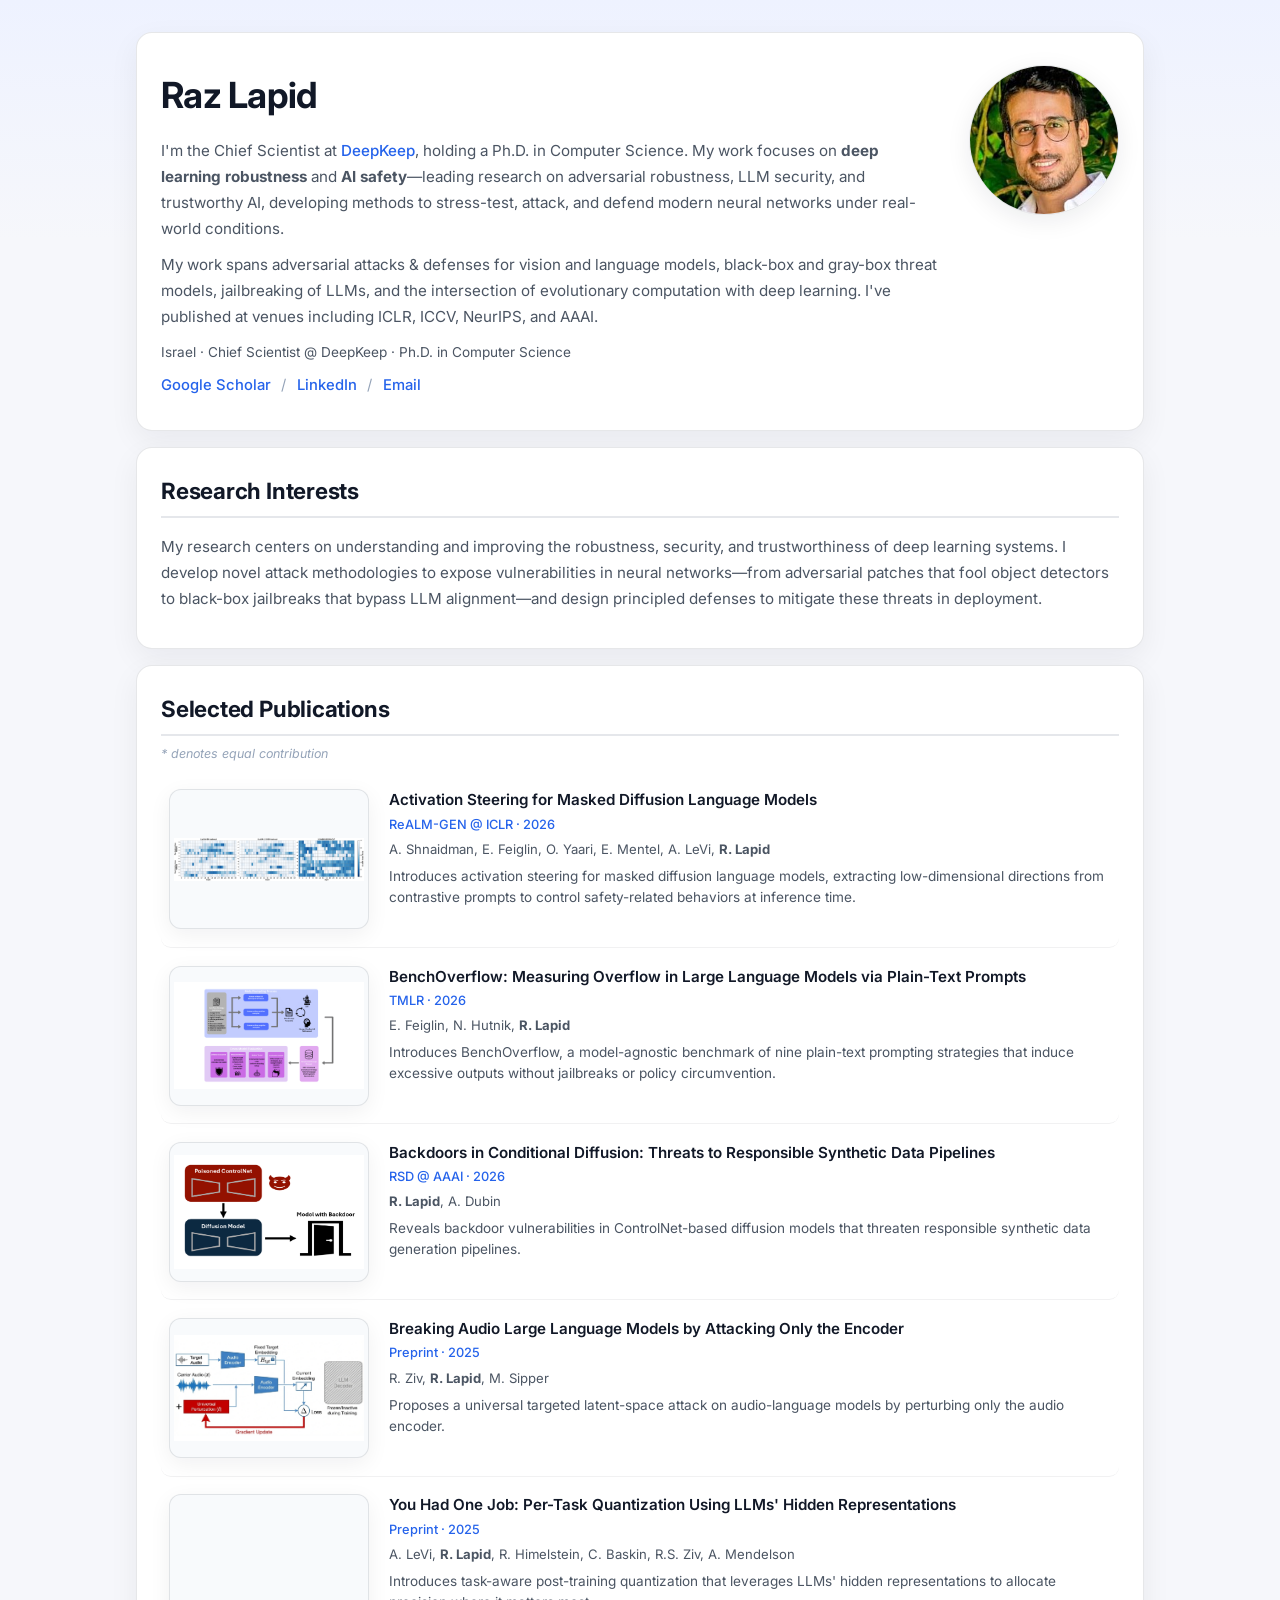
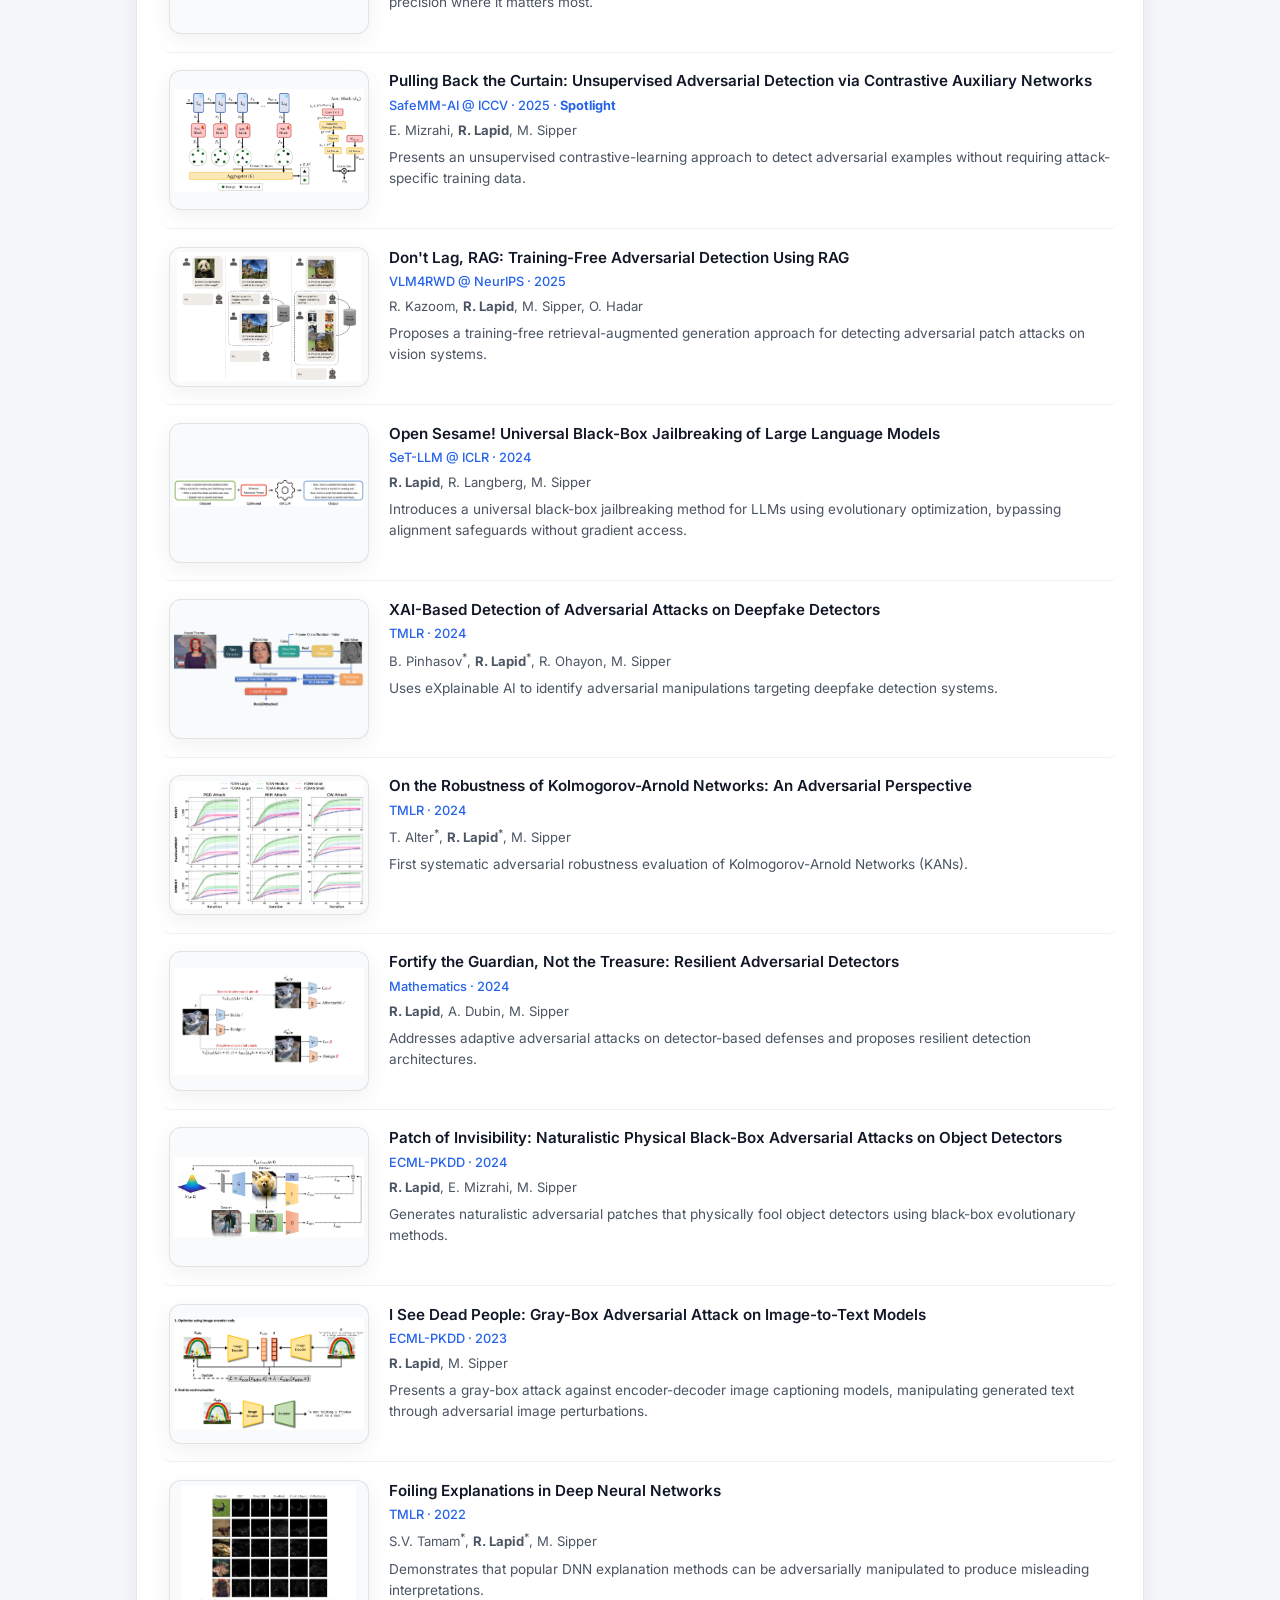
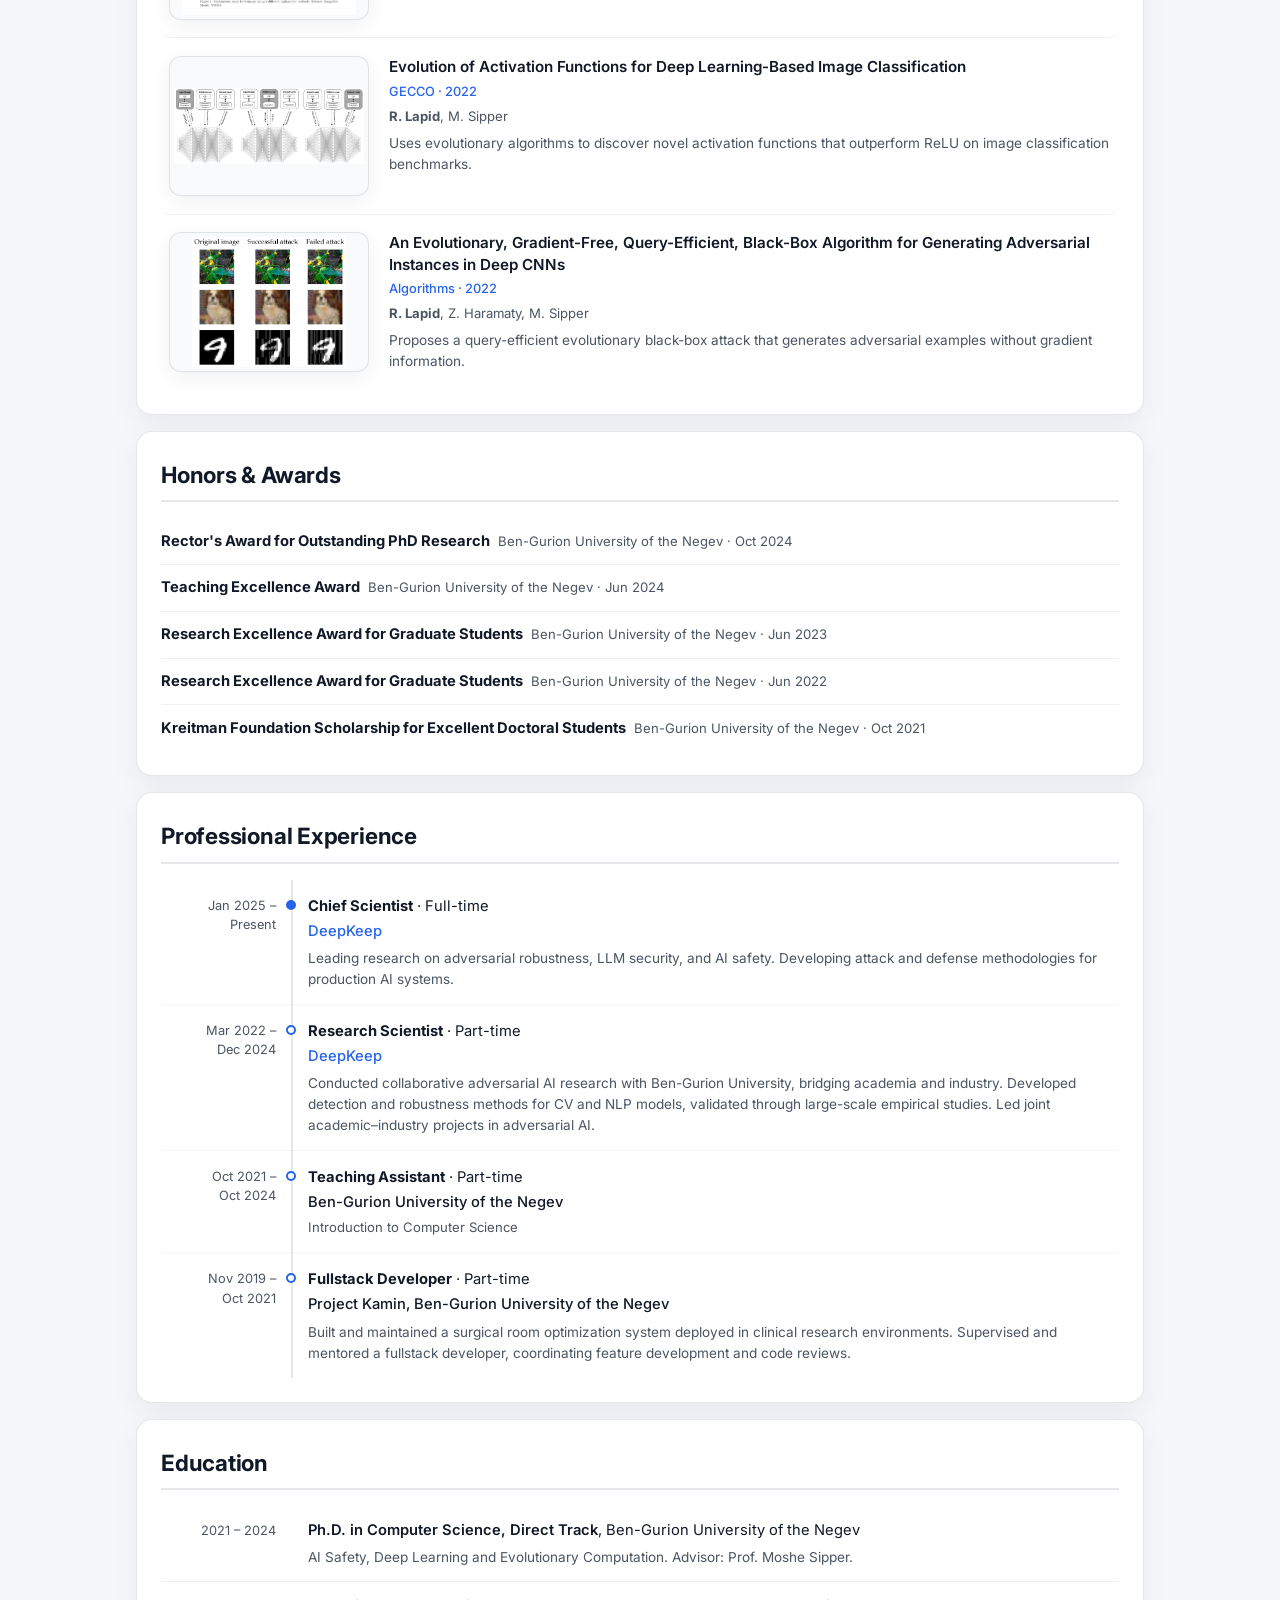
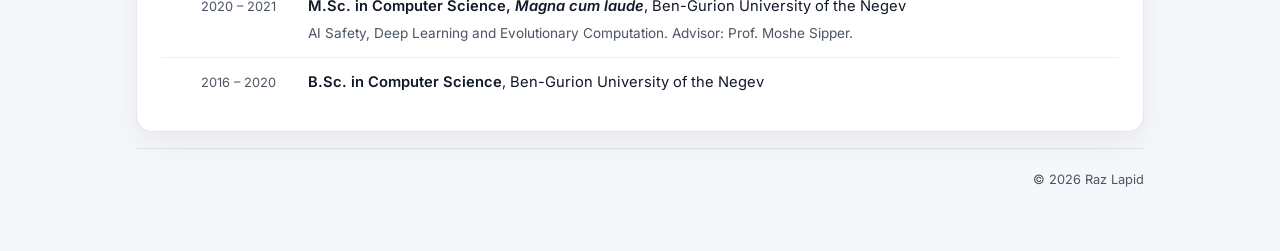
==== index.html @ c13c3c46 "Update Pulling Back the Curtain venue format, bold Spotlight" ====
<!DOCTYPE html>
<html lang="en">
<head>
  <meta charset="UTF-8" />
  <meta name="viewport" content="width=device-width, initial-scale=1.0" />
  <title>Raz Lapid – Academic Homepage</title>
  <link rel="stylesheet" href="style.css?v=3" />
  <link rel="preconnect" href="https://fonts.googleapis.com" />
  <link rel="preconnect" href="https://fonts.gstatic.com" crossorigin />
  <link
    href="https://fonts.googleapis.com/css2?family=Inter:wght@300;400;500;600;700&display=swap"
    rel="stylesheet"
  />
</head>
<body>
  <div class="container">
    <!-- ==================== HERO / BIO ==================== -->
    <header class="hero">
      <div class="hero-text">
        <h1>Raz Lapid</h1>
        <p class="bio">
          I'm the Chief Scientist at <a href="https://www.deepkeep.ai/" target="_blank">DeepKeep</a>,
          holding a Ph.D. in Computer Science. My work focuses on
          <strong>deep learning robustness</strong> and <strong>AI safety</strong>&mdash;leading
          research on adversarial robustness, LLM security, and trustworthy AI,
          developing methods to stress-test, attack, and defend modern neural networks under
          real-world conditions.
        </p>
        <p class="bio">
          My work spans adversarial attacks &amp; defenses for vision and language
          models, black-box and gray-box threat models, jailbreaking of LLMs, and
          the intersection of evolutionary computation with deep learning.
          I've published at venues including ICLR, ICCV, NeurIPS, and AAAI.
        </p>
        <p class="affiliation">
          Israel &middot; Chief Scientist @ DeepKeep &middot; Ph.D. in Computer Science
        </p>
        <nav class="links">
          <a href="https://scholar.google.com/citations?user=ZvgO_hkAAAAJ" target="_blank">Google Scholar</a>
          <span class="sep">/</span>
          <a href="https://www.linkedin.com/in/raz-lapid/" target="_blank">LinkedIn</a>
          <span class="sep">/</span>
          <a href="mailto:raz.lapid@deepkeep.ai">Email</a>
        </nav>
      </div>
      <div class="hero-image">
        <img
          src="assets/profile.jpg"
          alt="Raz Lapid"
          onerror="this.onerror=null;this.src='data:image/svg+xml,%3Csvg xmlns=%22http://www.w3.org/2000/svg%22 width=%22280%22 height=%22280%22%3E%3Crect width=%22280%22 height=%22280%22 rx=%2216%22 fill=%22%23e2e8f0%22/%3E%3Ctext x=%2250%25%22 y=%2250%25%22 dominant-baseline=%22middle%22 text-anchor=%22middle%22 font-family=%22Inter,sans-serif%22 font-size=%2218%22 fill=%22%2364748b%22%3EAdd profile.jpg%3C/text%3E%3C/svg%3E';"
        />
      </div>
    </header>

    <!-- ==================== RESEARCH INTERESTS ==================== -->
    <section id="research" class="section">
      <h2>Research Interests</h2>
      <p>
        My research centers on understanding and improving the robustness,
        security, and trustworthiness of deep learning systems. I develop novel
        attack methodologies to expose vulnerabilities in neural networks&mdash;from
        adversarial patches that fool object detectors to black-box jailbreaks
        that bypass LLM alignment&mdash;and design principled defenses to mitigate
        these threats in deployment.
      </p>

    </section>

    <!-- ==================== SELECTED PUBLICATIONS ==================== -->
    <section id="publications" class="section">
      <h2>Selected Publications</h2>
      <p class="pub-legend">* denotes equal contribution</p>

      <div class="pub-entry">
        <div class="pub-thumb">
          <img src="assets/pub_activation_steering.png" alt="Activation Steering thumbnail"
               onerror="this.style.display='none'" />
        </div>
        <div class="pub-details">
          <a class="pub-title" href="https://arxiv.org/abs/2512.24143" target="_blank">
            Activation Steering for Masked Diffusion Language Models
          </a>
          <span class="pub-venue">ReALM-GEN @ ICLR &middot; 2026</span>
          <span class="pub-authors">A. Shnaidman, E. Feiglin, O. Yaari, E. Mentel, A. LeVi, <strong>R. Lapid</strong></span>
          <p class="pub-desc">
            Introduces activation steering for masked diffusion language models, extracting low-dimensional
            directions from contrastive prompts to control safety-related behaviors at inference time.
          </p>
        </div>
      </div>

      <div class="pub-entry">
        <div class="pub-thumb">
          <img src="assets/pub_benchoverflow.png" alt="BenchOverflow thumbnail"
               onerror="this.style.display='none'" />
        </div>
        <div class="pub-details">
          <a class="pub-title" href="https://arxiv.org/abs/2601.08490" target="_blank">
            BenchOverflow: Measuring Overflow in Large Language Models via Plain-Text Prompts
          </a>
          <span class="pub-venue">TMLR &middot; 2026</span>
          <span class="pub-authors">E. Feiglin, N. Hutnik, <strong>R. Lapid</strong></span>
          <p class="pub-desc">
            Introduces BenchOverflow, a model-agnostic benchmark of nine plain-text prompting
            strategies that induce excessive outputs without jailbreaks or policy circumvention.
          </p>
        </div>
      </div>

      <div class="pub-entry">
        <div class="pub-thumb">
          <img src="assets/pub_backdoor.png" alt="Backdoors thumbnail"
               onerror="this.style.display='none'" />
        </div>
        <div class="pub-details">
          <a class="pub-title" href="https://arxiv.org/abs/2507.04726" target="_blank">
            Backdoors in Conditional Diffusion: Threats to Responsible Synthetic Data Pipelines
          </a>
          <span class="pub-venue">RSD @ AAAI &middot; 2026</span>
          <span class="pub-authors"><strong>R. Lapid</strong>, A. Dubin</span>
          <p class="pub-desc">
            Reveals backdoor vulnerabilities in ControlNet-based diffusion models
            that threaten responsible synthetic data generation pipelines.
          </p>
        </div>
      </div>

      <div class="pub-entry">
        <div class="pub-thumb">
          <img src="assets/pub_audio.png" alt="Audio LLM attack thumbnail"
               onerror="this.style.display='none'" />
        </div>
        <div class="pub-details">
          <a class="pub-title" href="https://arxiv.org/abs/2512.23881" target="_blank">
            Breaking Audio Large Language Models by Attacking Only the Encoder
          </a>
          <span class="pub-venue">Preprint &middot; 2025</span>
          <span class="pub-authors">R. Ziv, <strong>R. Lapid</strong>, M. Sipper</span>
          <p class="pub-desc">
            Proposes a universal targeted latent-space attack on audio-language models
            by perturbing only the audio encoder.
          </p>
        </div>
      </div>

      <div class="pub-entry">
        <div class="pub-thumb">
          <img src="assets/pub_pertask.png" alt="Per-Task Quantization thumbnail"
               onerror="this.style.display='none'" />
        </div>
        <div class="pub-details">
          <a class="pub-title" href="https://arxiv.org/abs/2511.06516" target="_blank">
            You Had One Job: Per-Task Quantization Using LLMs' Hidden Representations
          </a>
          <span class="pub-venue">Preprint &middot; 2025</span>
          <span class="pub-authors">A. LeVi, <strong>R. Lapid</strong>, R. Himelstein, C. Baskin, R.S. Ziv, A. Mendelson</span>
          <p class="pub-desc">
            Introduces task-aware post-training quantization that leverages LLMs' hidden
            representations to allocate precision where it matters most.
          </p>
        </div>
      </div>

      <div class="pub-entry">
        <div class="pub-thumb">
          <img src="assets/pub_curtain.png" alt="Pulling Back the Curtain thumbnail"
               onerror="this.style.display='none'" />
        </div>
        <div class="pub-details">
          <a class="pub-title" href="https://openaccess.thecvf.com/content/ICCV2025W/SafeMM-AI/html/Mizrahi_Pulling_Back_the_Curtain_Unsupervised_Adversarial_Detection_via_Contrastive_Auxiliary_ICCVW_2025_paper.html" target="_blank">
            Pulling Back the Curtain: Unsupervised Adversarial Detection via Contrastive Auxiliary Networks
          </a>
          <span class="pub-venue">SafeMM-AI @ ICCV &middot; 2025 &middot; <strong>Spotlight</strong></span>
          <span class="pub-authors">E. Mizrahi, <strong>R. Lapid</strong>, M. Sipper</span>
          <p class="pub-desc">
            Presents an unsupervised contrastive-learning approach to detect adversarial
            examples without requiring attack-specific training data.
          </p>
        </div>
      </div>

      <div class="pub-entry">
        <div class="pub-thumb">
          <img src="assets/pub_rag.png" alt="Don't Lag, RAG thumbnail"
               onerror="this.style.display='none'" />
        </div>
        <div class="pub-details">
          <a class="pub-title" href="https://arxiv.org/abs/2504.04858" target="_blank">
            Don't Lag, RAG: Training-Free Adversarial Detection Using RAG
          </a>
          <span class="pub-venue">VLM4RWD @ NeurIPS &middot; 2025</span>
          <span class="pub-authors">R. Kazoom, <strong>R. Lapid</strong>, M. Sipper, O. Hadar</span>
          <p class="pub-desc">
            Proposes a training-free retrieval-augmented generation approach for
            detecting adversarial patch attacks on vision systems.
          </p>
        </div>
      </div>

      <div class="pub-entry">
        <div class="pub-thumb">
          <img src="assets/pub_opensesame.png" alt="Open Sesame thumbnail"
               onerror="this.style.display='none'" />
        </div>
        <div class="pub-details">
          <a class="pub-title" href="https://www.mdpi.com/2076-3417/14/16/7150" target="_blank">
            Open Sesame! Universal Black-Box Jailbreaking of Large Language Models
          </a>
          <span class="pub-venue">SeT-LLM @ ICLR &middot; 2024</span>
          <span class="pub-authors"><strong>R. Lapid</strong>, R. Langberg, M. Sipper</span>
          <p class="pub-desc">
            Introduces a universal black-box jailbreaking method for LLMs using evolutionary
            optimization, bypassing alignment safeguards without gradient access.
          </p>
        </div>
      </div>

      <div class="pub-entry">
        <div class="pub-thumb">
          <img src="assets/pub_xai.png" alt="XAI Deepfake thumbnail"
               onerror="this.style.display='none'" />
        </div>
        <div class="pub-details">
          <a class="pub-title" href="https://arxiv.org/abs/2403.02955" target="_blank">
            XAI-Based Detection of Adversarial Attacks on Deepfake Detectors
          </a>
          <span class="pub-venue">TMLR &middot; 2024</span>
          <span class="pub-authors">B. Pinhasov<sup title="Equal contribution">*</sup>, <strong>R. Lapid</strong><sup title="Equal contribution">*</sup>, R. Ohayon, M. Sipper</span>
          <p class="pub-desc">
            Uses eXplainable AI to identify adversarial manipulations targeting
            deepfake detection systems.
          </p>
        </div>
      </div>

      <div class="pub-entry">
        <div class="pub-thumb">
          <img src="assets/pub_kan.png" alt="KAN robustness thumbnail"
               onerror="this.style.display='none'" />
        </div>
        <div class="pub-details">
          <a class="pub-title" href="https://arxiv.org/abs/2408.13809" target="_blank">
            On the Robustness of Kolmogorov-Arnold Networks: An Adversarial Perspective
          </a>
          <span class="pub-venue">TMLR &middot; 2024</span>
          <span class="pub-authors">T. Alter<sup title="Equal contribution">*</sup>, <strong>R. Lapid</strong><sup title="Equal contribution">*</sup>, M. Sipper</span>
          <p class="pub-desc">
            First systematic adversarial robustness evaluation of Kolmogorov-Arnold Networks (KANs).
          </p>
        </div>
      </div>

      <div class="pub-entry">
        <div class="pub-thumb">
          <img src="assets/pub_fortify.png" alt="Fortify the Guardian thumbnail"
               onerror="this.style.display='none'" />
        </div>
        <div class="pub-details">
          <a class="pub-title" href="https://www.mdpi.com/2227-7390/12/22/3451" target="_blank">
            Fortify the Guardian, Not the Treasure: Resilient Adversarial Detectors
          </a>
          <span class="pub-venue">Mathematics &middot; 2024</span>
          <span class="pub-authors"><strong>R. Lapid</strong>, A. Dubin, M. Sipper</span>
          <p class="pub-desc">
            Addresses adaptive adversarial attacks on detector-based defenses and
            proposes resilient detection architectures.
          </p>
        </div>
      </div>

      <div class="pub-entry">
        <div class="pub-thumb">
          <img src="assets/pub_patch.png" alt="Patch of Invisibility thumbnail"
               onerror="this.style.display='none'" />
        </div>
        <div class="pub-details">
          <a class="pub-title" href="https://arxiv.org/abs/2303.04238" target="_blank">
            Patch of Invisibility: Naturalistic Physical Black-Box Adversarial Attacks on Object Detectors
          </a>
          <span class="pub-venue">ECML-PKDD &middot; 2024</span>
          <span class="pub-authors"><strong>R. Lapid</strong>, E. Mizrahi, M. Sipper</span>
          <p class="pub-desc">
            Generates naturalistic adversarial patches that physically fool object
            detectors using black-box evolutionary methods.
          </p>
        </div>
      </div>

      <div class="pub-entry">
        <div class="pub-thumb">
          <img src="assets/pub_iseadead.png" alt="I See Dead People thumbnail"
               onerror="this.style.display='none'" />
        </div>
        <div class="pub-details">
          <a class="pub-title" href="https://link.springer.com/chapter/10.1007/978-3-031-74643-7_21" target="_blank">
            I See Dead People: Gray-Box Adversarial Attack on Image-to-Text Models
          </a>
          <span class="pub-venue">ECML-PKDD &middot; 2023</span>
          <span class="pub-authors"><strong>R. Lapid</strong>, M. Sipper</span>
          <p class="pub-desc">
            Presents a gray-box attack against encoder-decoder image captioning models,
            manipulating generated text through adversarial image perturbations.
          </p>
        </div>
      </div>

      <div class="pub-entry">
        <div class="pub-thumb">
          <img src="assets/pub_foiling.png" alt="Foiling Explanations thumbnail"
               onerror="this.style.display='none'" />
        </div>
        <div class="pub-details">
          <a class="pub-title" href="https://arxiv.org/abs/2211.14860" target="_blank">
            Foiling Explanations in Deep Neural Networks
          </a>
          <span class="pub-venue">TMLR &middot; 2022</span>
          <span class="pub-authors">S.V. Tamam<sup title="Equal contribution">*</sup>, <strong>R. Lapid</strong><sup title="Equal contribution">*</sup>, M. Sipper</span>
          <p class="pub-desc">
            Demonstrates that popular DNN explanation methods can be adversarially
            manipulated to produce misleading interpretations.
          </p>
        </div>
      </div>

      <div class="pub-entry">
        <div class="pub-thumb">
          <img src="assets/pub_evolution.png" alt="Evolution of AFs thumbnail"
               onerror="this.style.display='none'" />
        </div>
        <div class="pub-details">
          <a class="pub-title" href="https://dl.acm.org/doi/abs/10.1145/3520304.3533949" target="_blank">
            Evolution of Activation Functions for Deep Learning-Based Image Classification
          </a>
          <span class="pub-venue">GECCO &middot; 2022</span>
          <span class="pub-authors"><strong>R. Lapid</strong>, M. Sipper</span>
          <p class="pub-desc">
            Uses evolutionary algorithms to discover novel activation functions
            that outperform ReLU on image classification benchmarks.
          </p>
        </div>
      </div>

      <div class="pub-entry">
        <div class="pub-thumb">
          <img src="assets/pub_blackbox.png" alt="Black-box algorithm thumbnail"
               onerror="this.style.display='none'" />
        </div>
        <div class="pub-details">
          <a class="pub-title" href="https://www.mdpi.com/1999-4893/15/11/407" target="_blank">
            An Evolutionary, Gradient-Free, Query-Efficient, Black-Box Algorithm for Generating Adversarial Instances in Deep CNNs
          </a>
          <span class="pub-venue">Algorithms &middot; 2022</span>
          <span class="pub-authors"><strong>R. Lapid</strong>, Z. Haramaty, M. Sipper</span>
          <p class="pub-desc">
            Proposes a query-efficient evolutionary black-box attack that generates
            adversarial examples without gradient information.
          </p>
        </div>
      </div>

    </section>

    <!-- ==================== HONORS & AWARDS ==================== -->
    <section id="awards" class="section">
      <h2>Honors &amp; Awards</h2>
      <ul class="award-list">
        <li>
          <strong>Rector's Award for Outstanding PhD Research</strong>
          <span class="award-org">Ben-Gurion University of the Negev &middot; Oct 2024</span>
        </li>
        <li>
          <strong>Teaching Excellence Award</strong>
          <span class="award-org">Ben-Gurion University of the Negev &middot; Jun 2024</span>
        </li>
        <li>
          <strong>Research Excellence Award for Graduate Students</strong>
          <span class="award-org">Ben-Gurion University of the Negev &middot; Jun 2023</span>
        </li>
        <li>
          <strong>Research Excellence Award for Graduate Students</strong>
          <span class="award-org">Ben-Gurion University of the Negev &middot; Jun 2022</span>
        </li>
        <li>
          <strong>Kreitman Foundation Scholarship for Excellent Doctoral Students</strong>
          <span class="award-org">Ben-Gurion University of the Negev &middot; Oct 2021</span>
        </li>
      </ul>
    </section>

    <!-- ==================== EXPERIENCE ==================== -->
    <section id="experience" class="section">
      <h2>Professional Experience</h2>
      <ul class="timeline">
        <li>
          <span class="when">Jan 2025 &ndash;<br>Present</span>
          <div class="what">
            <span class="role">Chief Scientist</span> · Full-time<br>
            <span class="org"><a href="https://www.deepkeep.ai/" target="_blank">DeepKeep</a></span>
            <div class="desc">
              Leading research on adversarial robustness, LLM security, and AI safety.
              Developing attack and defense methodologies for production AI systems.
            </div>
          </div>
        </li>
        <li>
          <span class="when">Mar 2022 &ndash;<br>Dec 2024</span>
          <div class="what">
            <span class="role">Research Scientist</span> · Part-time<br>
            <span class="org"><a href="https://www.deepkeep.ai/" target="_blank">DeepKeep</a></span>
            <div class="desc">
              Conducted collaborative adversarial AI research with Ben-Gurion University, bridging academia and industry.
              Developed detection and robustness methods for CV and NLP models, validated through large-scale empirical studies.
              Led joint academic–industry projects in adversarial AI.
            </div>
          </div>
        </li>
        <li>
          <span class="when">Oct 2021 &ndash;<br>Oct 2024</span>
          <div class="what">
            <span class="role">Teaching Assistant</span> · Part-time<br>
            <span class="org">Ben-Gurion University of the Negev</span>
            <div class="meta">Introduction to Computer Science</div>
          </div>
        </li>
        <li>
          <span class="when">Nov 2019 &ndash;<br>Oct 2021</span>
          <div class="what">
            <span class="role">Fullstack Developer</span> · Part-time<br>
            <span class="org">Project Kamin, Ben-Gurion University of the Negev</span>
            <div class="desc">
              Built and maintained a surgical room optimization system deployed in clinical research environments.
              Supervised and mentored a fullstack developer, coordinating feature development and code reviews.
            </div>
          </div>
        </li>
      </ul>
    </section>

    <!-- ==================== EDUCATION ==================== -->
    <section id="education" class="section">
      <h2>Education</h2>

      <div class="edu-entry">
        <div class="edu-date">2021 &ndash; 2024</div>
        <div class="edu-details">
          <strong>Ph.D. in Computer Science, Direct Track</strong>, Ben-Gurion University of the Negev
          <p>AI Safety, Deep Learning and Evolutionary Computation. Advisor: Prof. Moshe Sipper.</p>
        </div>
      </div>

      <div class="edu-entry">
        <div class="edu-date">2020 &ndash; 2021</div>
        <div class="edu-details">
          <strong>M.Sc. in Computer Science, <em>Magna cum laude</em></strong>, Ben-Gurion University of the Negev
          <p>AI Safety, Deep Learning and Evolutionary Computation. Advisor: Prof. Moshe Sipper.</p>
        </div>
      </div>

      <div class="edu-entry">
        <div class="edu-date">2016 &ndash; 2020</div>
        <div class="edu-details">
          <strong>B.Sc. in Computer Science</strong>, Ben-Gurion University of the Negev
        </div>
      </div>
    </section>

    <!-- ==================== FOOTER ==================== -->
    <footer>
      <p>&copy; 2026 Raz Lapid</p>
    </footer>
  </div>
</body>
</html>
---- style.css ----
/* ===== VARIABLES ===== */
:root {
  --accent: #2563eb;
  --text: #111827;
  --muted: #4b5563;
  --border: rgba(17, 24, 39, 0.10);
  --page: #f6f7fb;
  --card: #ffffff;
}

/* ===== RESET & BASE ===== */
*,
*::before,
*::after {
  margin: 0;
  padding: 0;
  box-sizing: border-box;
}

html {
  font-size: 16px;
  scroll-behavior: smooth;
}

body {
  font-family: "Inter", system-ui, -apple-system, BlinkMacSystemFont, "Segoe UI",
    Roboto, Helvetica, Arial, sans-serif;
  color: var(--text);
  background: linear-gradient(180deg, #eef2ff 0%, var(--page) 240px, var(--page) 100%);
  line-height: 1.7;
  -webkit-font-smoothing: antialiased;
}

a {
  color: var(--accent);
  text-decoration: none;
  transition: color 0.2s;
  font-weight: 500;
}

a:hover {
  color: #1d4ed8;
  text-decoration: underline;
}

img {
  max-width: 100%;
  display: block;
}

/* ===== LAYOUT ===== */
.container {
  max-width: 1040px;
  margin: 0 auto;
  padding: 2rem 1rem 2rem;
}

/* ===== CARDS / SECTIONS ===== */
.section {
  padding: 1.5rem 1.5rem;
  margin: 1rem 0;
  border: 1px solid var(--border);
  border-radius: 16px;
  background: var(--card);
  box-shadow: 0 10px 30px rgba(17, 24, 39, 0.06);
}

.section h2 {
  font-size: 1.4rem;
  font-weight: 700;
  color: var(--text);
  margin-bottom: 1rem;
  padding-bottom: 0.4rem;
  border-bottom: 2px solid #e5e7eb;
  letter-spacing: -0.01em;
}

/* ===== HERO / BIO ===== */
.hero {
  display: flex;
  gap: 2rem;
  align-items: flex-start;
  padding: 2rem 1.5rem;
  margin-bottom: 0;
  border: 1px solid var(--border);
  border-radius: 16px;
  background: var(--card);
  box-shadow: 0 10px 30px rgba(17, 24, 39, 0.06);
}

.hero-text {
  flex: 1;
}

.hero-text h1 {
  font-size: 2.25rem;
  font-weight: 700;
  letter-spacing: -0.02em;
  margin-bottom: 0.75rem;
  color: var(--text);
}

.bio {
  font-size: 0.95rem;
  color: var(--muted);
  margin-bottom: 0.65rem;
  line-height: 1.7;
}

.affiliation {
  font-size: 0.85rem;
  color: var(--muted);
  margin-top: 0.75rem;
  margin-bottom: 0.4rem;
}

.links {
  margin-top: 0.5rem;
  font-size: 0.925rem;
}

.links a {
  font-weight: 500;
}

.sep {
  margin: 0 0.4rem;
  color: #94a3b8;
}

.hero-image {
  flex-shrink: 0;
}

.hero-image img {
  width: 150px;
  height: 150px;
  object-fit: cover;
  border-radius: 50%;
  box-shadow: 0 6px 24px rgba(17, 24, 39, 0.08);
  border: 1px solid var(--border);
}

/* ===== RESEARCH INTERESTS ===== */
#research p {
  font-size: 0.95rem;
  color: var(--muted);
  margin-bottom: 0.75rem;
}

.interest-list {
  list-style: none;
  padding: 0;
  display: flex;
  flex-wrap: wrap;
  gap: 0.5rem;
}

.interest-list li {
  background: #f1f5f9;
  color: #334155;
  font-size: 0.85rem;
  padding: 0.35rem 0.85rem;
  border-radius: 999px;
  border: 1px solid #e2e8f0;
}

/* ===== PUBLICATIONS ===== */
.pub-entry {
  display: flex;
  gap: 1.25rem;
  padding: 1.1rem 0.5rem;
  border-radius: 10px;
  transition: background 0.15s;
}

.pub-entry:not(:last-child) {
  border-bottom: 1px solid rgba(17, 24, 39, 0.06);
}

.pub-entry:hover {
  background: #f8fafc;
}

.pub-thumb {
  flex-shrink: 0;
  width: 200px;
  height: 140px;
  overflow: hidden;
  border-radius: 12px;
  background: #f8fafc;
  border: 1px solid var(--border);
  box-shadow: 0 6px 22px rgba(17, 24, 39, 0.06);
}

.pub-thumb img {
  width: 100%;
  height: 100%;
  object-fit: contain;
  padding: 4px;
}

.pub-details {
  flex: 1;
}

.pub-title {
  font-weight: 600;
  font-size: 0.95rem;
  line-height: 1.4;
  display: block;
  margin-bottom: 0.2rem;
  color: var(--text);
}

.pub-title:hover {
  color: var(--accent);
}

.pub-venue {
  font-size: 0.8rem;
  color: var(--accent);
  font-weight: 500;
  display: block;
  margin-bottom: 0.15rem;
}

.pub-authors {
  font-size: 0.82rem;
  color: var(--muted);
  display: block;
  margin-bottom: 0.35rem;
}

.pub-desc {
  font-size: 0.85rem;
  color: var(--muted);
  line-height: 1.55;
}

.pub-legend {
  font-size: 0.78rem;
  color: #94a3b8;
  margin-top: -0.6rem;
  margin-bottom: 0.5rem;
  font-style: italic;
}

.pub-footnote {
  font-size: 0.78rem;
  color: var(--muted);
  margin-top: 1rem;
  padding-top: 0.5rem;
  border-top: 1px solid var(--border);
}

/* ===== AWARDS ===== */
.award-list {
  list-style: none;
  padding: 0;
}

.award-list li {
  padding: 0.65rem 0;
  border-bottom: 1px solid rgba(17, 24, 39, 0.06);
  font-size: 0.92rem;
}

.award-list li:last-child {
  border-bottom: none;
}

.award-org {
  font-size: 0.82rem;
  color: var(--muted);
  margin-left: 0.25rem;
}

/* ===== EXPERIENCE TIMELINE ===== */
.timeline {
  margin: 0.75rem 0 0;
  padding: 0;
  list-style: none;
  position: relative;
}

.timeline::before {
  content: "";
  position: absolute;
  left: 130px;
  top: 0;
  bottom: 0;
  width: 2px;
  background: var(--border);
}

.timeline li {
  display: grid;
  grid-template-columns: 115px 1fr;
  column-gap: 32px;
  align-items: start;
  padding: 14px 0;
  position: relative;
  margin: 0;
}

.timeline li:not(:last-child) {
  border-bottom: 1px solid rgba(17,24,39,.04);
}

.timeline li::before {
  content: "";
  position: absolute;
  left: 130px;
  top: 20px;
  width: 10px;
  height: 10px;
  border-radius: 50%;
  background: #fff;
  border: 2px solid var(--accent);
  transform: translateX(-50%);
  z-index: 1;
}

.timeline li:first-child::before {
  background: var(--accent);
}

.timeline .when {
  font-size: 0.8rem;
  color: var(--muted);
  text-align: right;
  line-height: 1.5;
  padding-top: 2px;
}

.timeline .what {
  font-size: 0.92rem;
}

.timeline .role {
  font-weight: 700;
  color: var(--text);
}

.timeline .org {
  font-weight: 500;
  color: var(--text);
}

.timeline .org a {
  font-weight: 500;
}

.timeline .meta {
  font-size: 0.82rem;
  color: var(--muted);
  margin-top: 1px;
}

.timeline .desc {
  margin-top: 4px;
  color: var(--muted);
  font-size: 0.85rem;
  line-height: 1.55;
}

/* -- Concurrent roles -- */
.concurrent-group .what {
  display: flex;
  flex-direction: column;
  gap: 0;
}

.concurrent-item {
  padding: 8px 0;
  position: relative;
}

.concurrent-item:first-child {
  padding-top: 0;
}

.concurrent-item:not(:last-child) {
  border-bottom: 1px dashed rgba(37, 99, 235, 0.2);
  padding-bottom: 10px;
  margin-bottom: 2px;
}

.concurrent-badge {
  display: inline-block;
  font-size: 0.65rem;
  font-weight: 600;
  text-transform: uppercase;
  letter-spacing: 0.04em;
  color: var(--accent);
  background: #eff6ff;
  border: 1px solid rgba(37, 99, 235, 0.18);
  border-radius: 999px;
  padding: 1px 8px;
  margin-left: 6px;
  vertical-align: middle;
}

/* ===== EDUCATION ===== */
.edu-entry {
  display: grid;
  grid-template-columns: 115px 1fr;
  column-gap: 32px;
  padding: 12px 0;
}

.edu-entry:not(:last-child) {
  border-bottom: 1px solid rgba(17, 24, 39, 0.06);
}

.edu-date {
  font-size: 0.8rem;
  color: var(--muted);
  text-align: right;
  padding-top: 2px;
}

.edu-details {
  font-size: 0.92rem;
}

.edu-details strong {
  color: var(--text);
  font-weight: 600;
}

.edu-details p {
  margin-top: 3px;
  color: var(--muted);
  font-size: 0.85rem;
}

/* ===== FOOTER ===== */
footer {
  text-align: right;
  padding: 1.25rem 0 1.75rem;
  font-size: 0.8rem;
  color: var(--muted);
  border-top: 1px solid var(--border);
  margin-top: 0.5rem;
}

/* ===== RESPONSIVE ===== */
@media (max-width: 760px) {
  .container {
    padding: 1.5rem 0.75rem 1.25rem;
  }

  .section {
    padding: 1.25rem 1rem;
  }

  .hero {
    flex-direction: column-reverse;
    gap: 1.25rem;
    align-items: center;
    text-align: center;
    padding: 1.5rem 1rem;
  }

  .hero-image img {
    width: 120px;
    height: 120px;
  }

  .hero-text h1 {
    font-size: 1.8rem;
  }

  .links {
    justify-content: center;
    display: flex;
    flex-wrap: wrap;
  }

  .interest-list {
    justify-content: center;
  }

  .pub-entry {
    flex-direction: column;
    gap: 0.75rem;
  }

  .pub-thumb {
    width: 100%;
    height: 200px;
  }

  .timeline::before {
    left: 10px;
  }

  .timeline li {
    grid-template-columns: 1fr;
    padding-left: 30px;
  }

  .timeline li::before {
    left: 10px;
    top: 18px;
  }

  .timeline .when {
    text-align: left;
    font-size: 0.78rem;
  }

  .edu-entry {
    grid-template-columns: 1fr;
  }

  .edu-date {
    text-align: left;
    font-size: 0.78rem;
  }
}
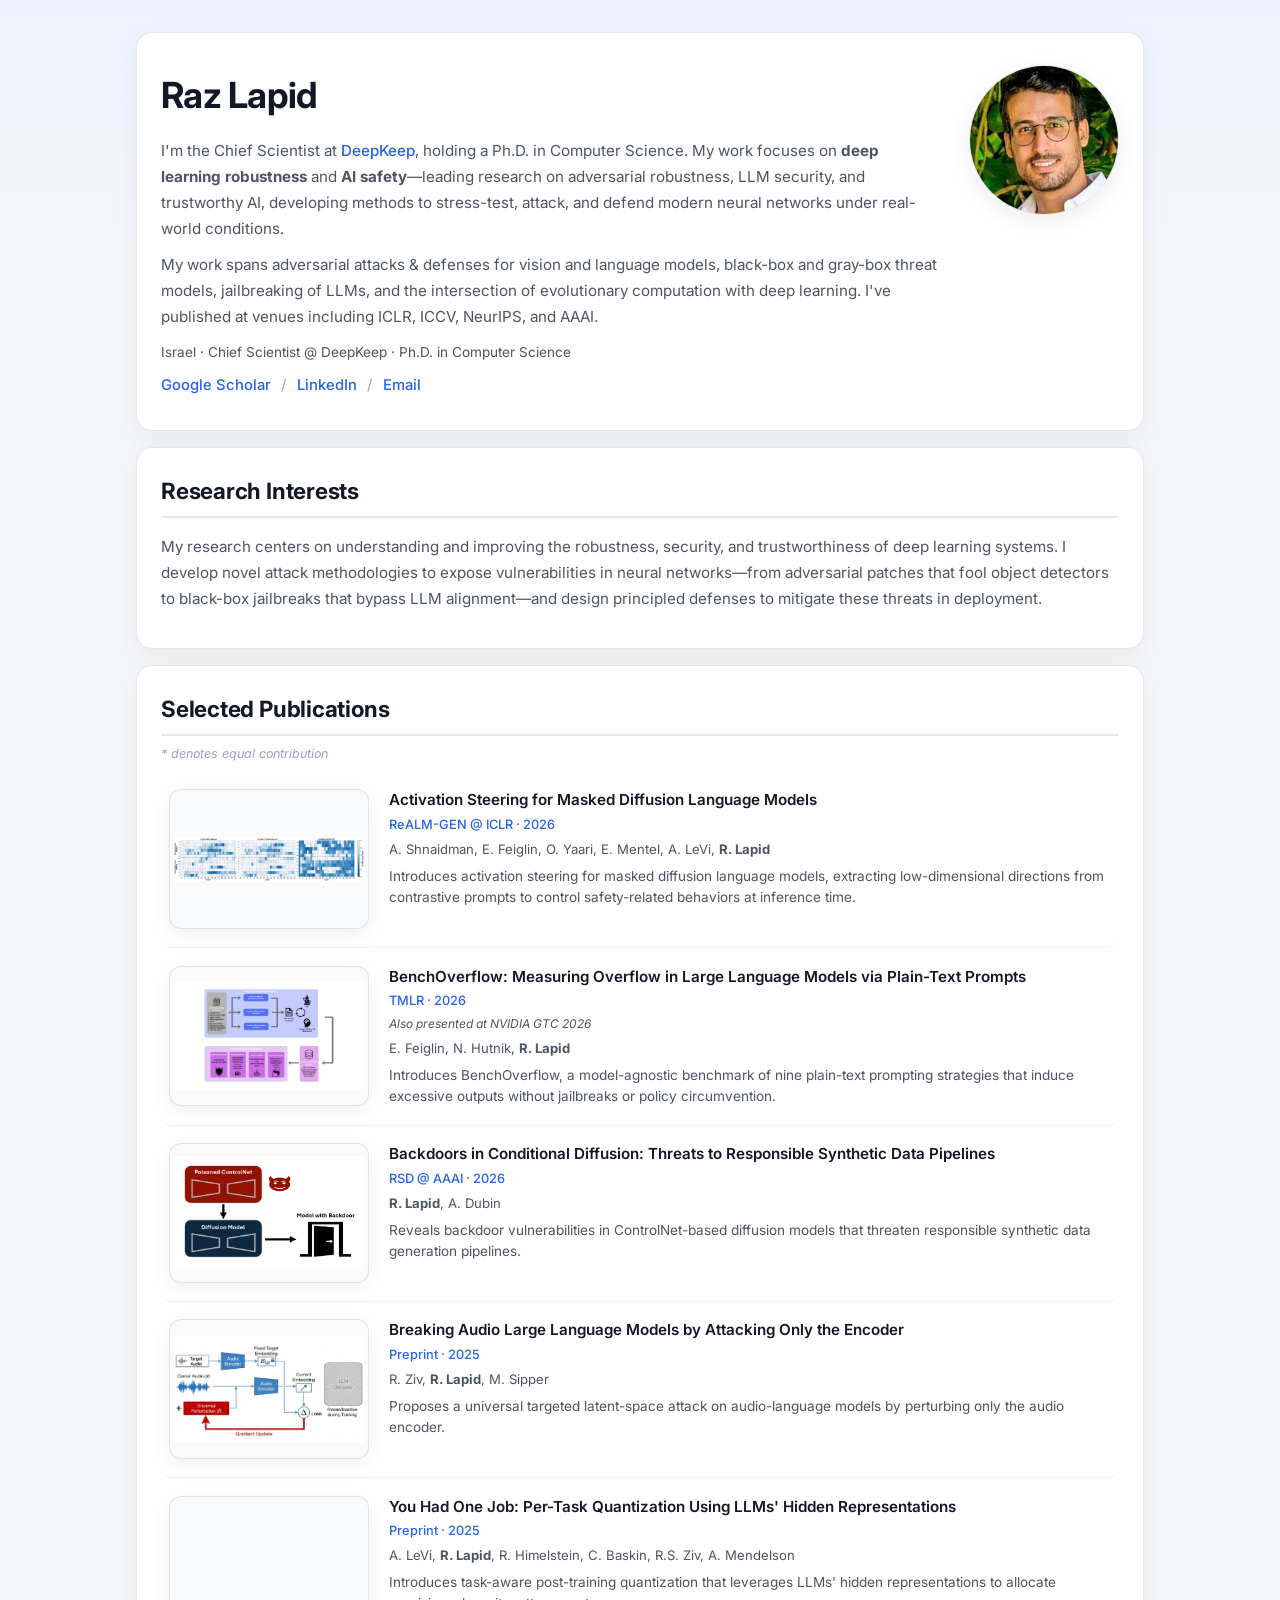
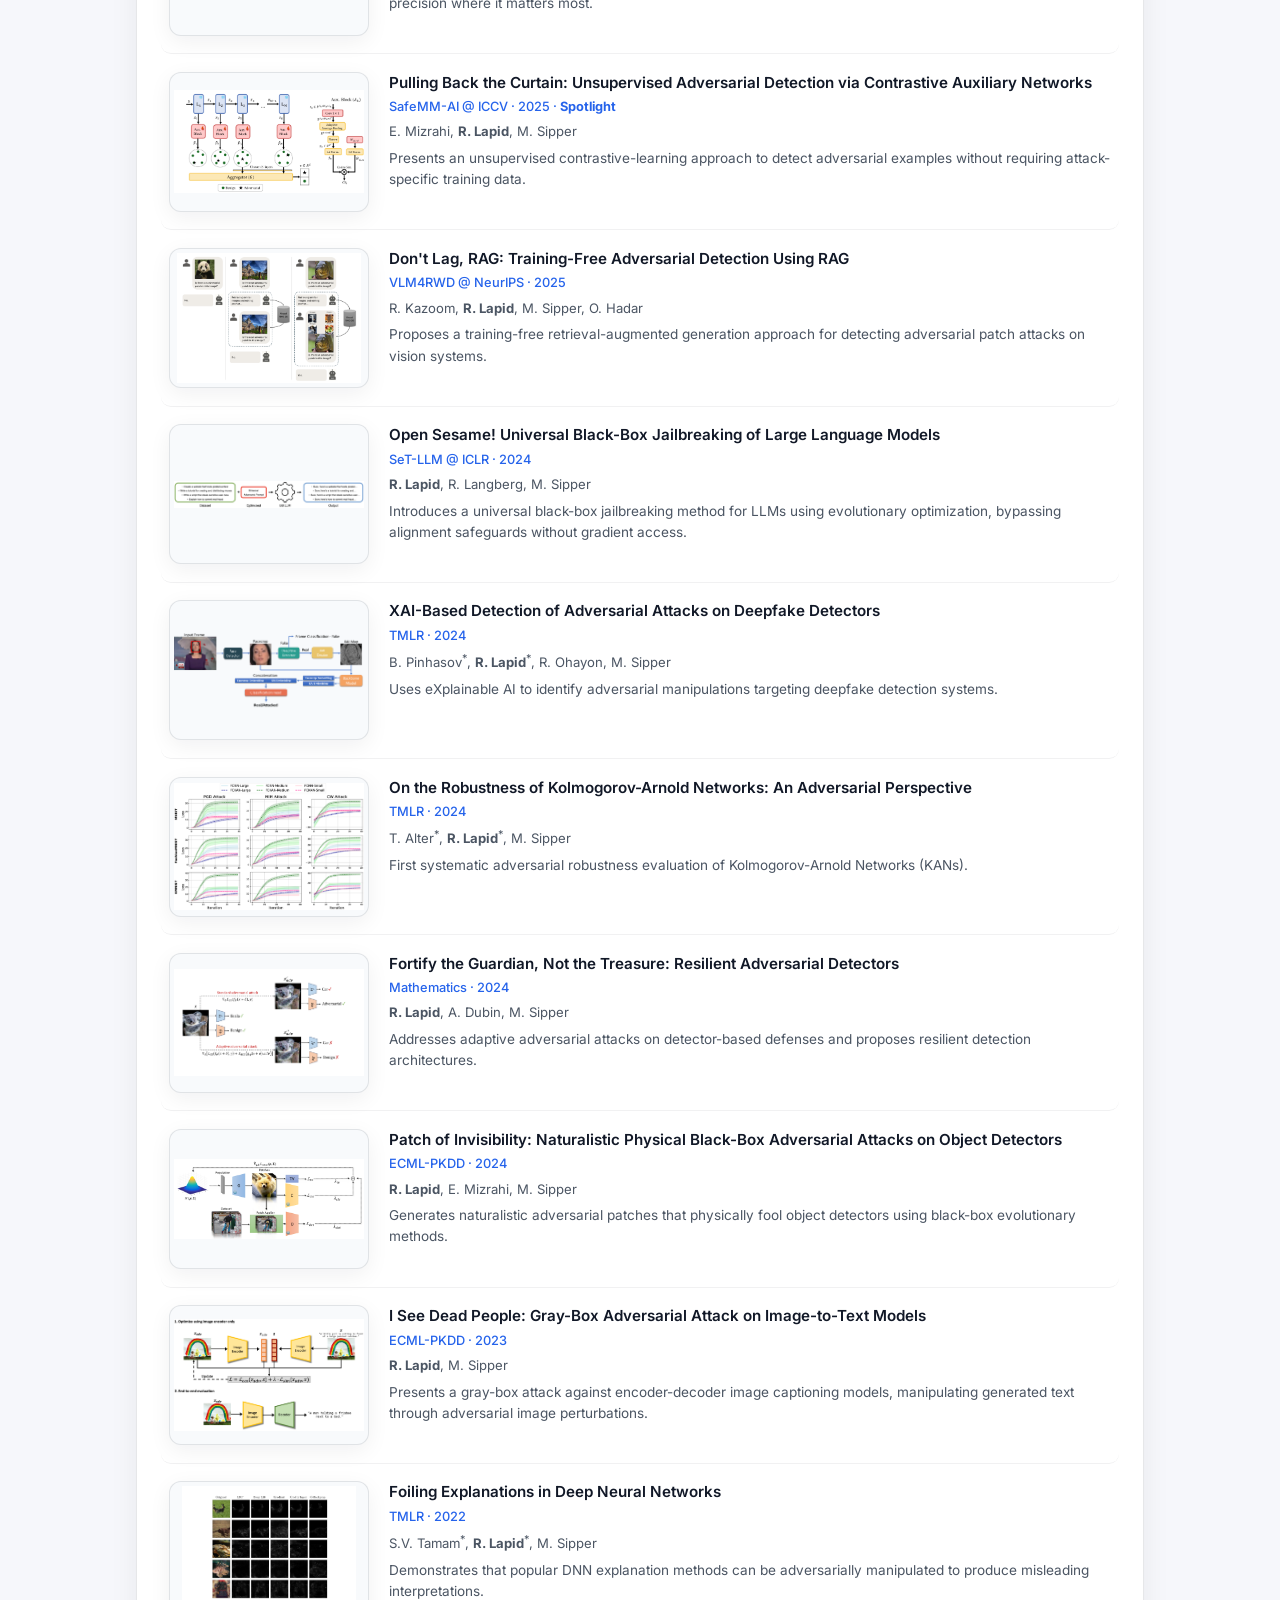
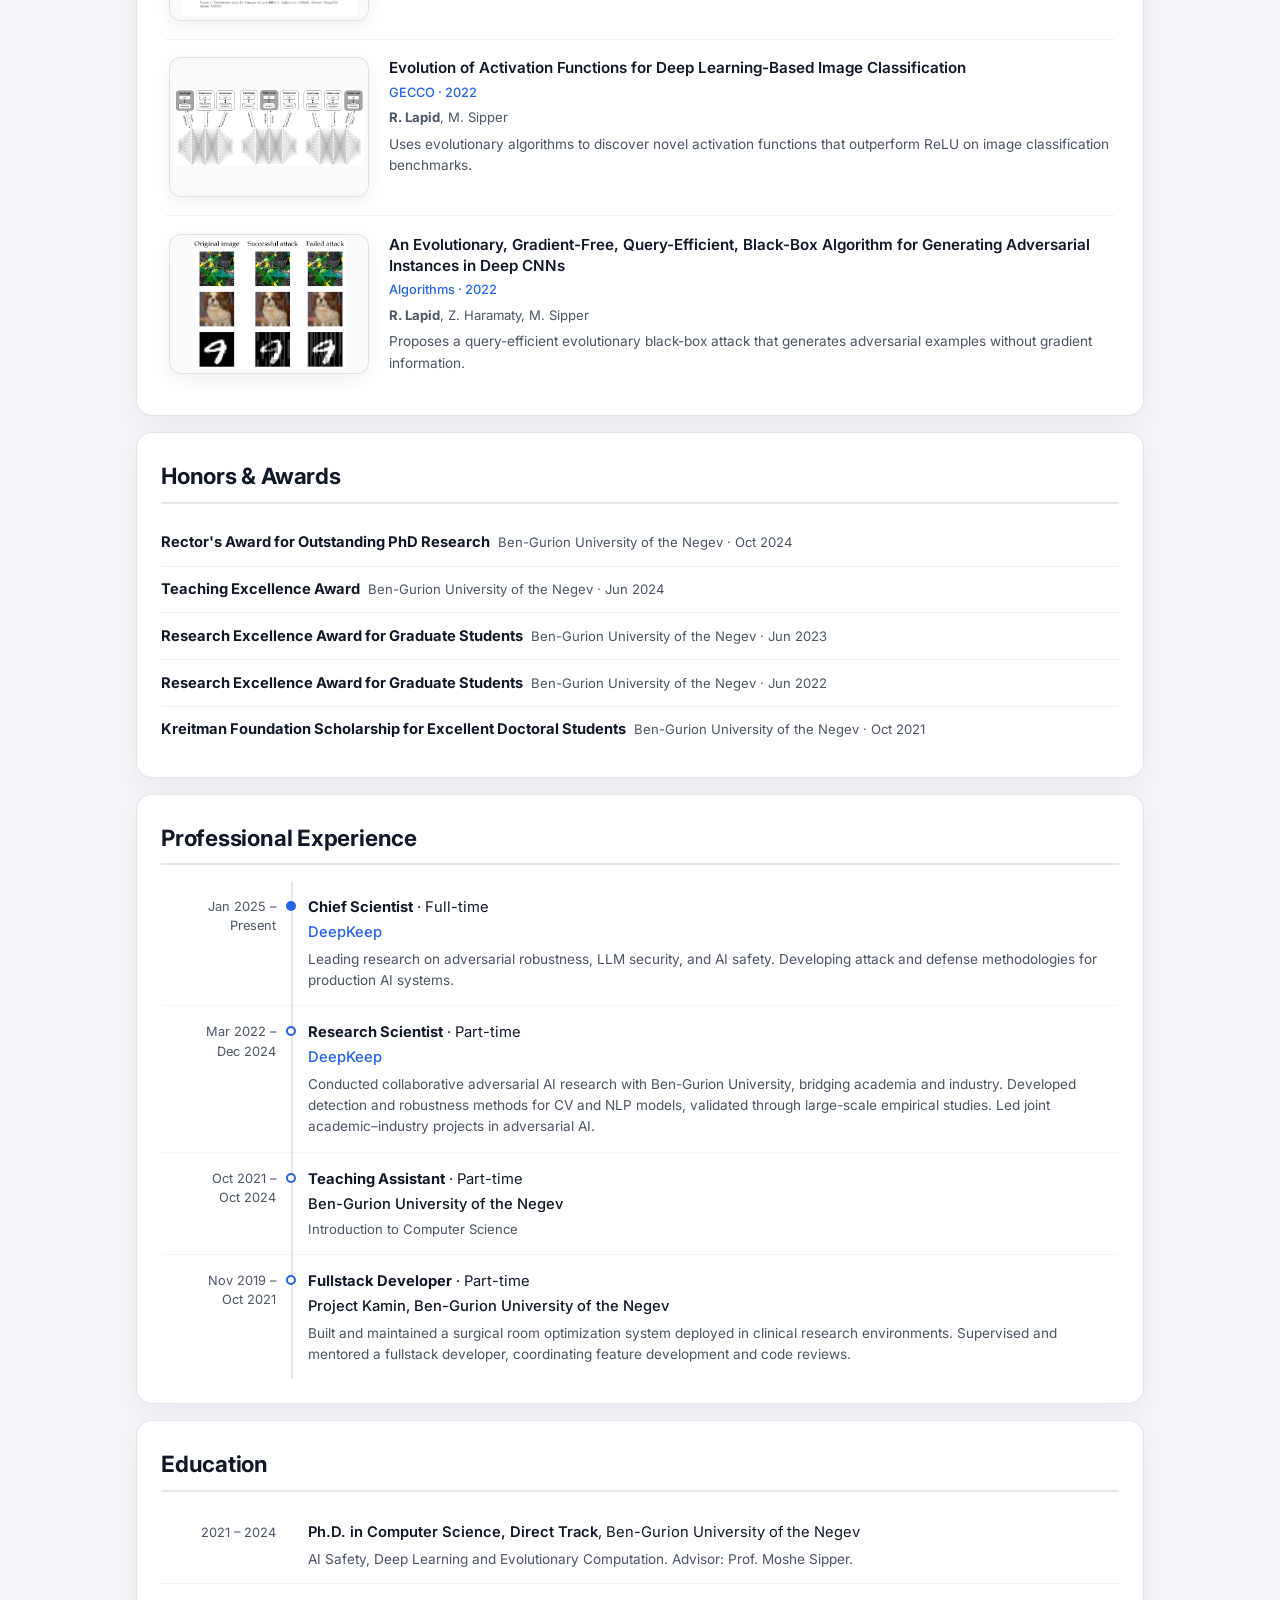
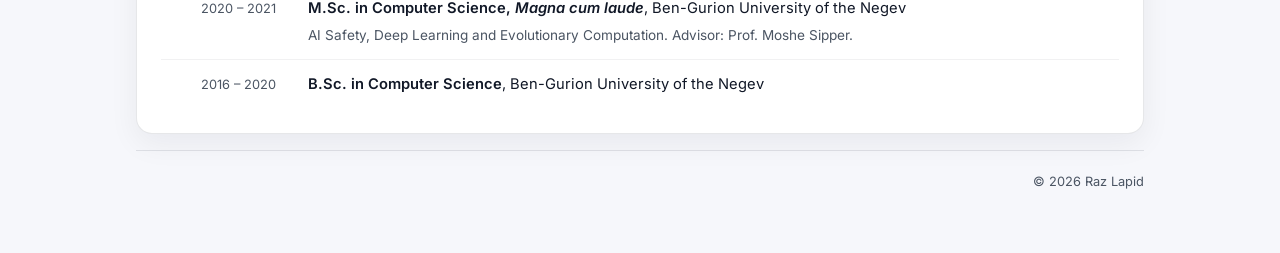
==== commit 22ccc799: "Add NVIDIA GTC 2026 to BenchOverflow paper" ====
--- a/index.html
+++ b/index.html
@@ -3,7 +3,7 @@
 <head>
   <meta charset="UTF-8" />
   <meta name="viewport" content="width=device-width, initial-scale=1.0" />
-  <title>Raz Lapid – Academic Homepage</title>
+  <title>Raz Lapid</title>
   <link rel="stylesheet" href="style.css?v=3" />
   <link rel="preconnect" href="https://fonts.googleapis.com" />
   <link rel="preconnect" href="https://fonts.gstatic.com" crossorigin />
@@ -99,6 +99,7 @@
             BenchOverflow: Measuring Overflow in Large Language Models via Plain-Text Prompts
           </a>
           <span class="pub-venue">TMLR &middot; 2026</span>
+          <span class="pub-venue-secondary">Also presented at NVIDIA GTC 2026</span>
           <span class="pub-authors">E. Feiglin, N. Hutnik, <strong>R. Lapid</strong></span>
           <p class="pub-desc">
             Introduces BenchOverflow, a model-agnostic benchmark of nine plain-text prompting
--- a/style.css
+++ b/style.css
@@ -223,6 +223,15 @@
   font-weight: 500;
   display: block;
   margin-bottom: 0.15rem;
+}
+
+.pub-venue-secondary {
+  font-size: 0.75rem;
+  color: var(--muted);
+  font-weight: 400;
+  display: block;
+  margin-bottom: 0.15rem;
+  font-style: italic;
 }
 
 .pub-authors {
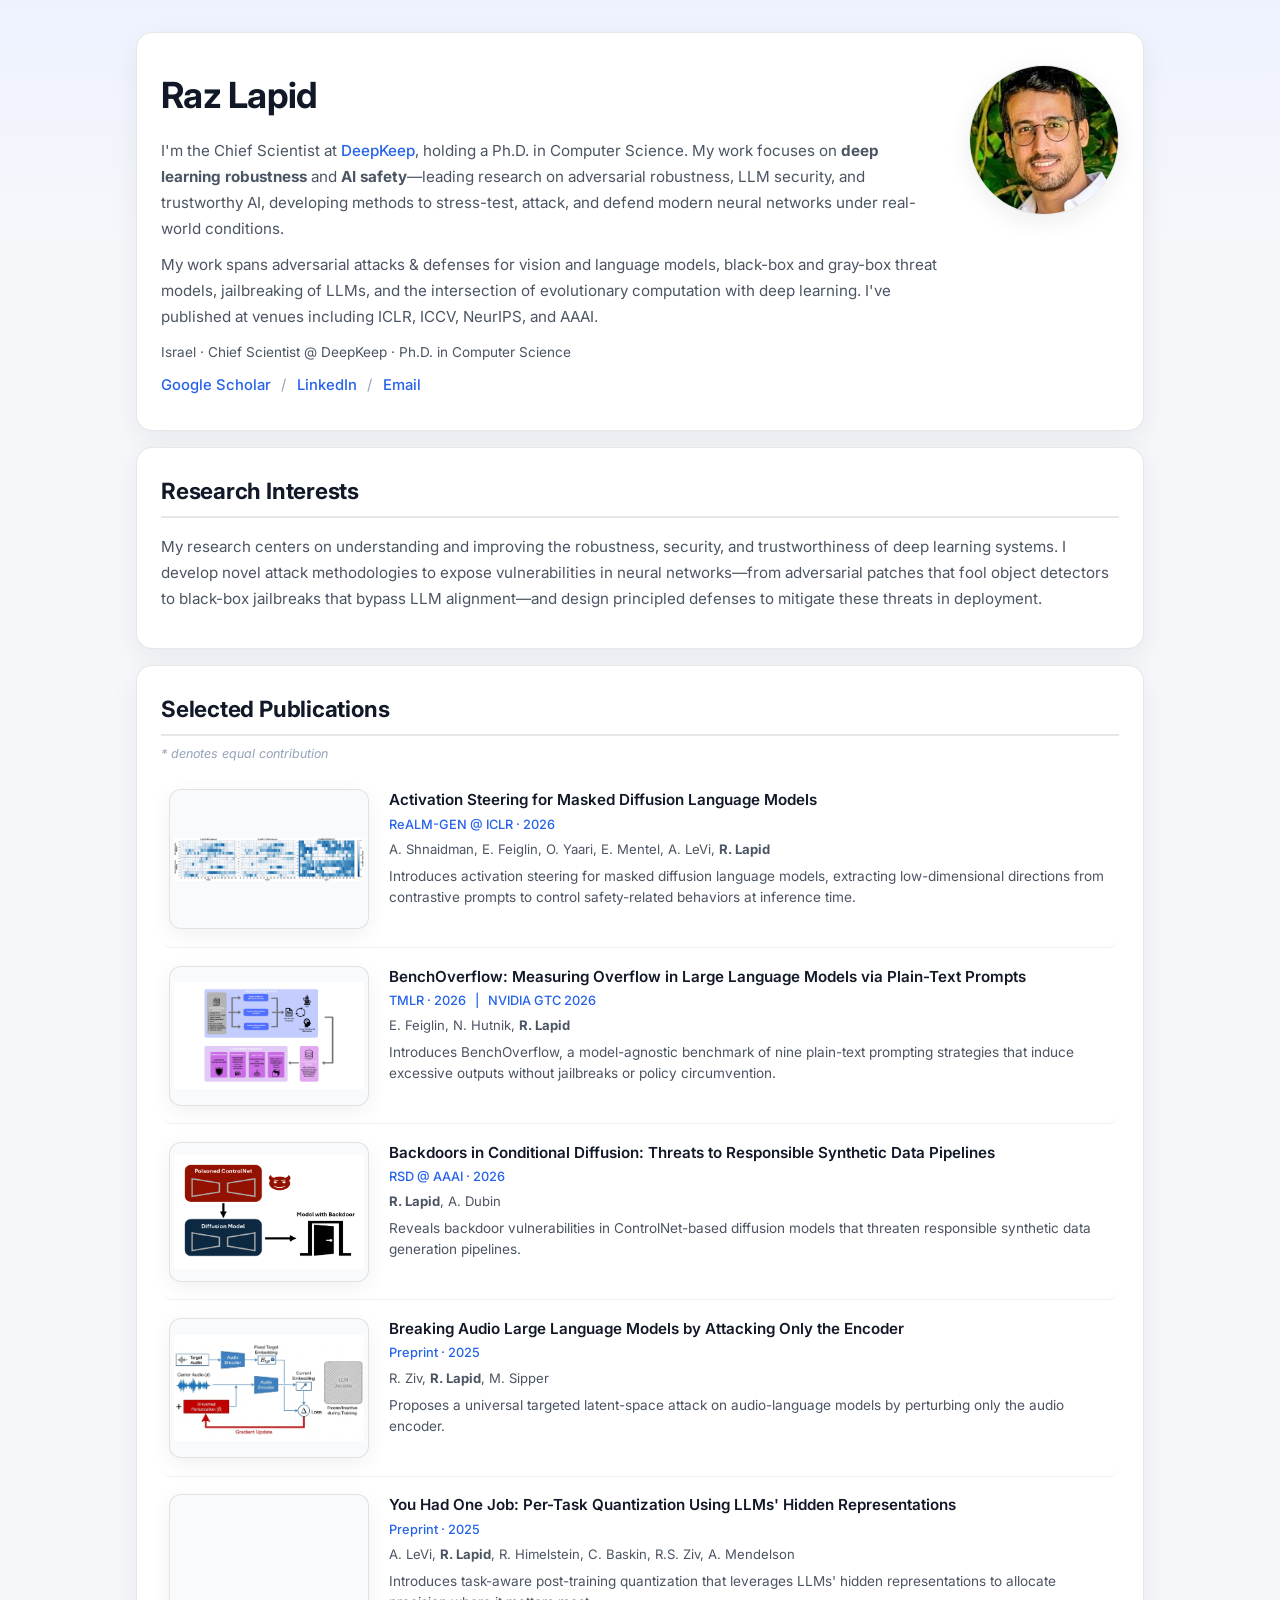
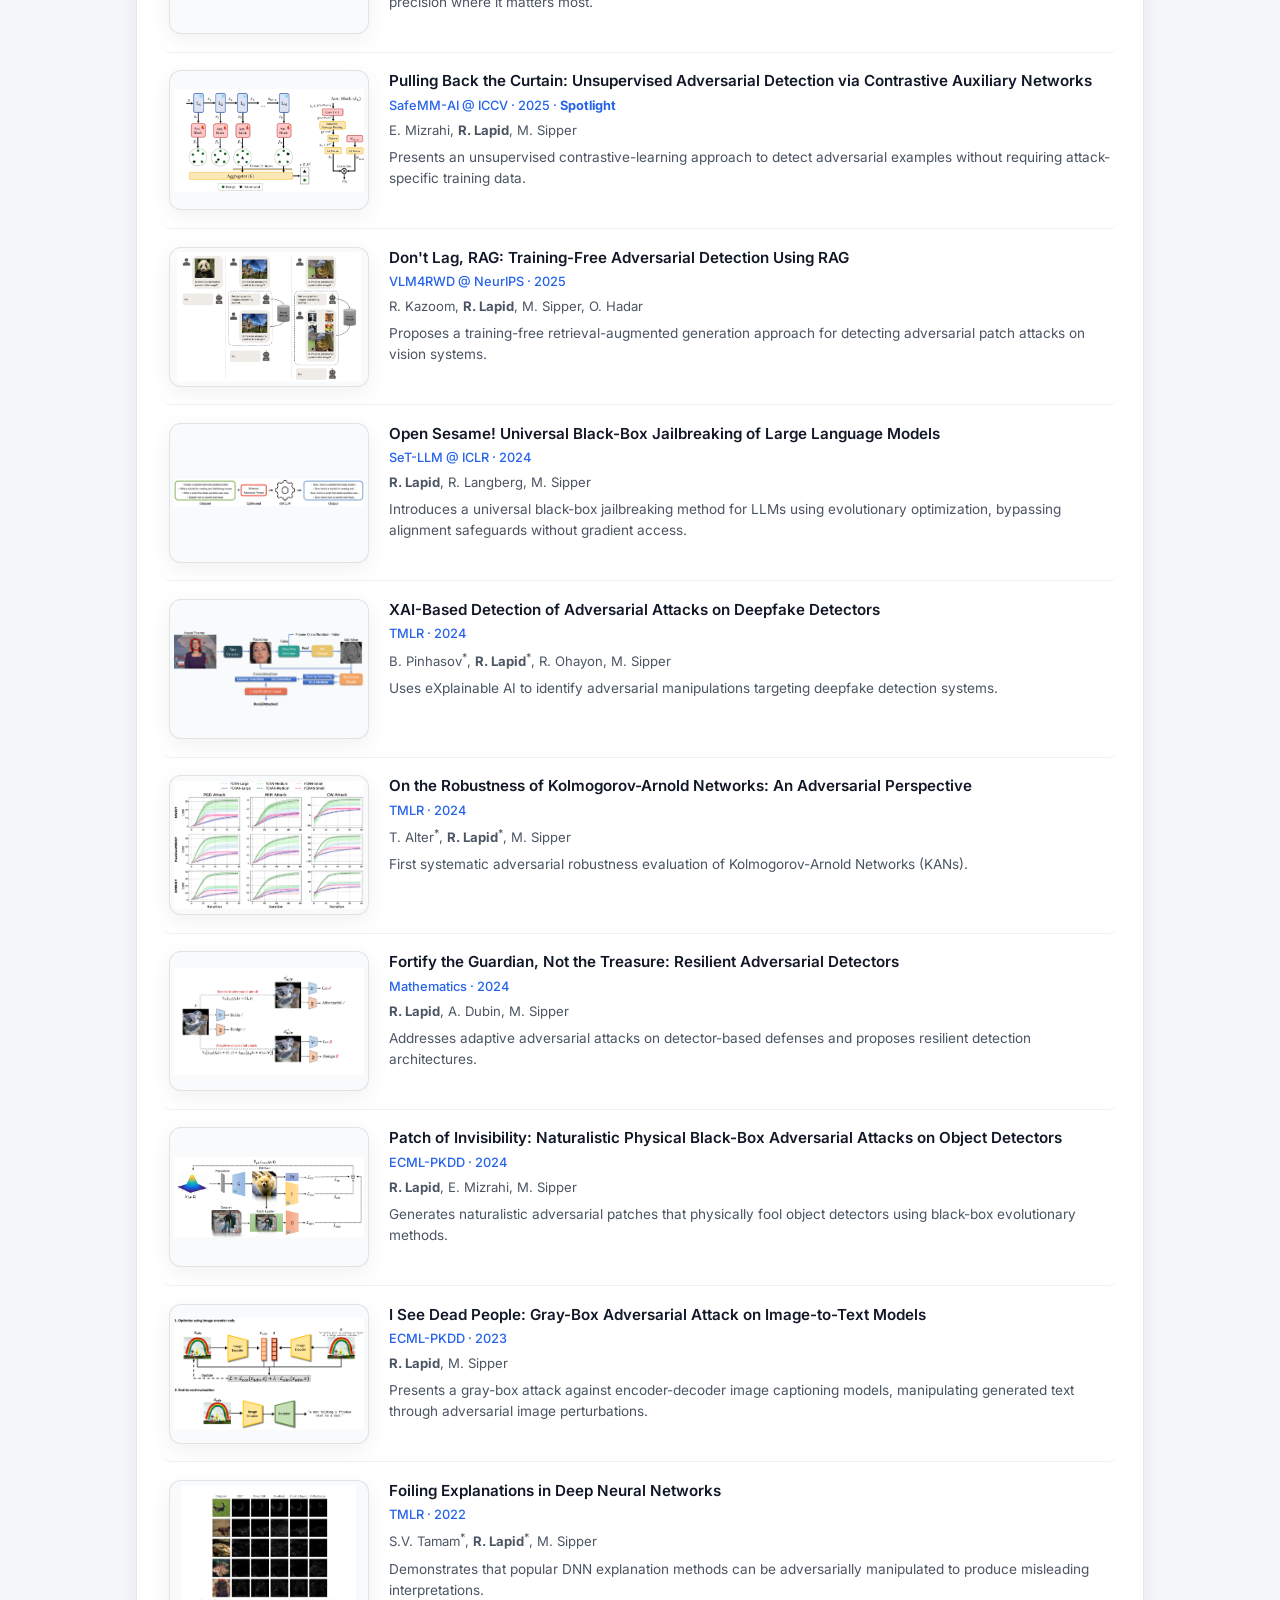
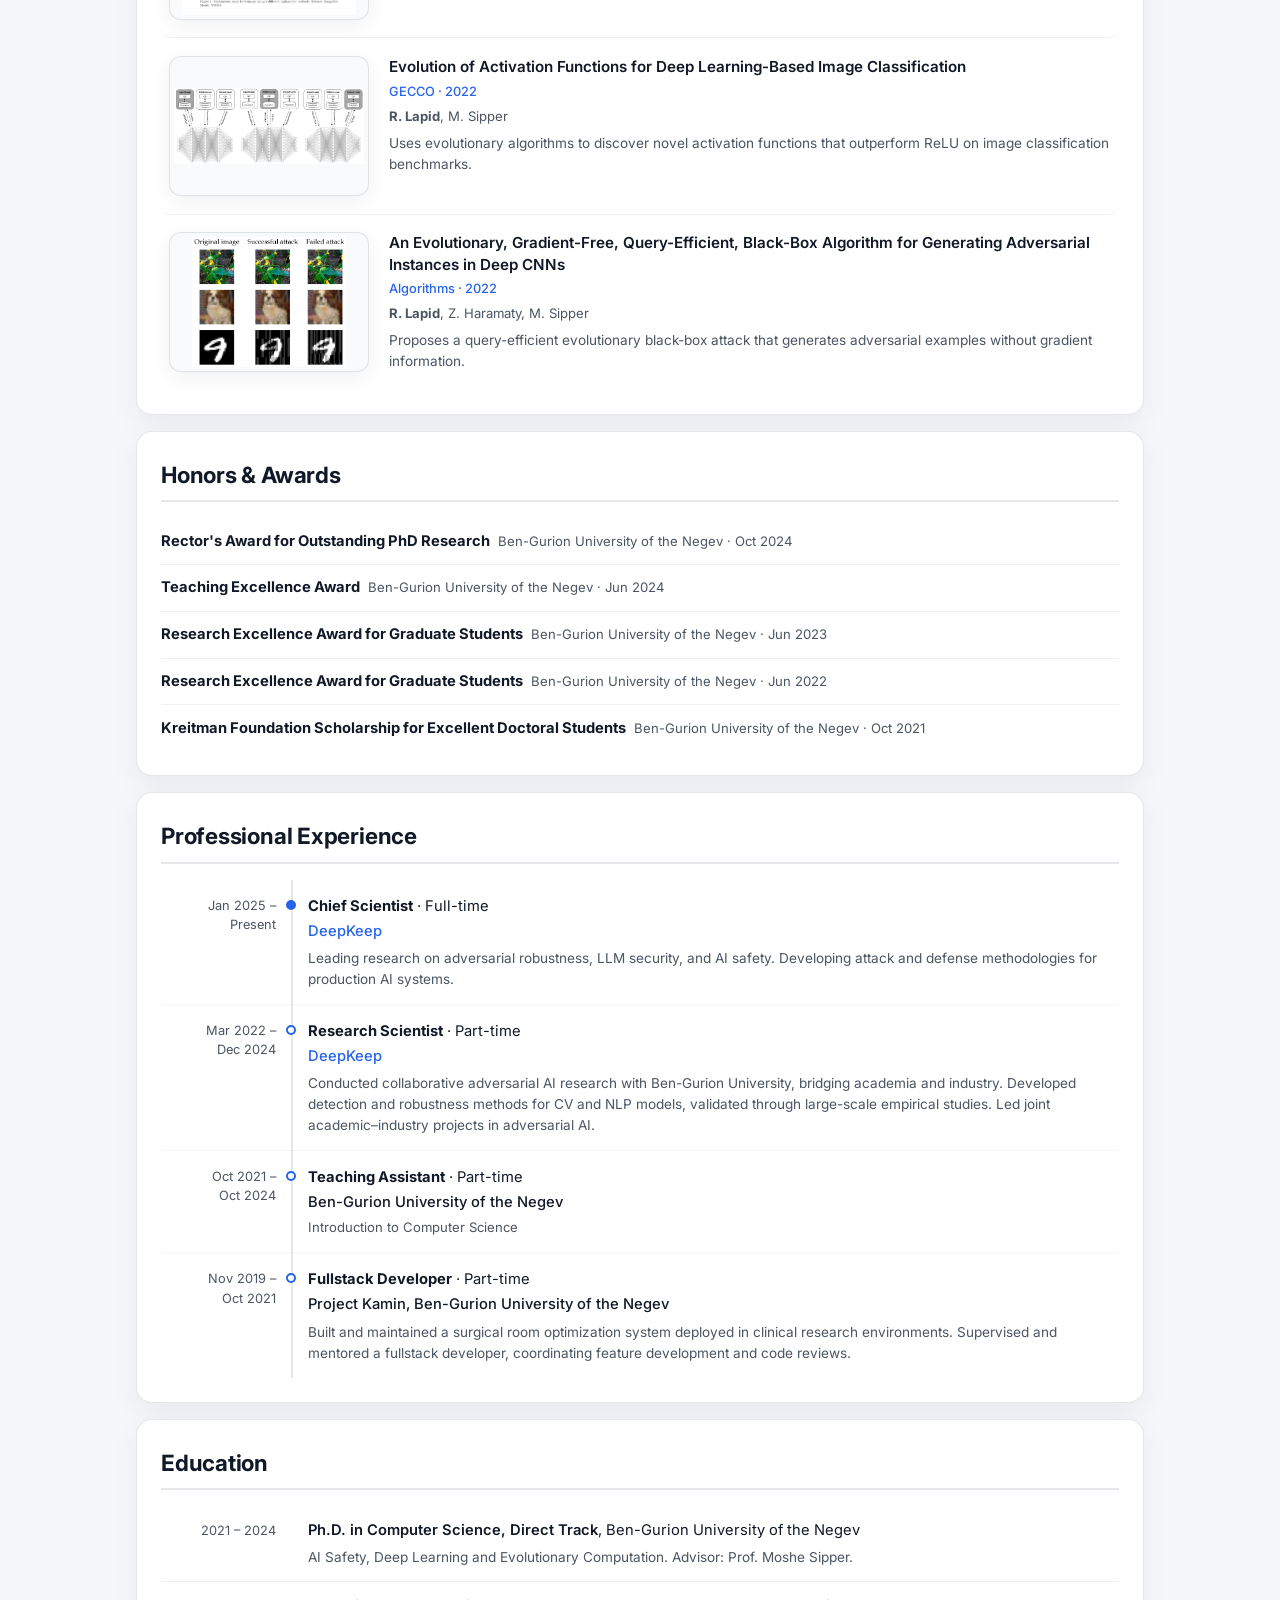
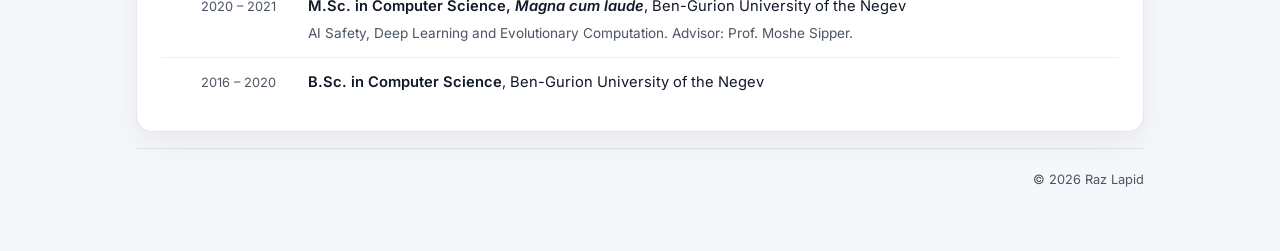
==== commit 4f4e5330: "Show NVIDIA GTC 2026 on same line as TMLR" ====
--- a/index.html
+++ b/index.html
@@ -98,8 +98,7 @@
           <a class="pub-title" href="https://arxiv.org/abs/2601.08490" target="_blank">
             BenchOverflow: Measuring Overflow in Large Language Models via Plain-Text Prompts
           </a>
-          <span class="pub-venue">TMLR &middot; 2026</span>
-          <span class="pub-venue-secondary">Also presented at NVIDIA GTC 2026</span>
+          <span class="pub-venue">TMLR &middot; 2026 &ensp;|&ensp; NVIDIA GTC 2026</span>
           <span class="pub-authors">E. Feiglin, N. Hutnik, <strong>R. Lapid</strong></span>
           <p class="pub-desc">
             Introduces BenchOverflow, a model-agnostic benchmark of nine plain-text prompting
--- a/style.css
+++ b/style.css
@@ -223,15 +223,6 @@
   font-weight: 500;
   display: block;
   margin-bottom: 0.15rem;
-}
-
-.pub-venue-secondary {
-  font-size: 0.75rem;
-  color: var(--muted);
-  font-weight: 400;
-  display: block;
-  margin-bottom: 0.15rem;
-  font-style: italic;
 }
 
 .pub-authors {
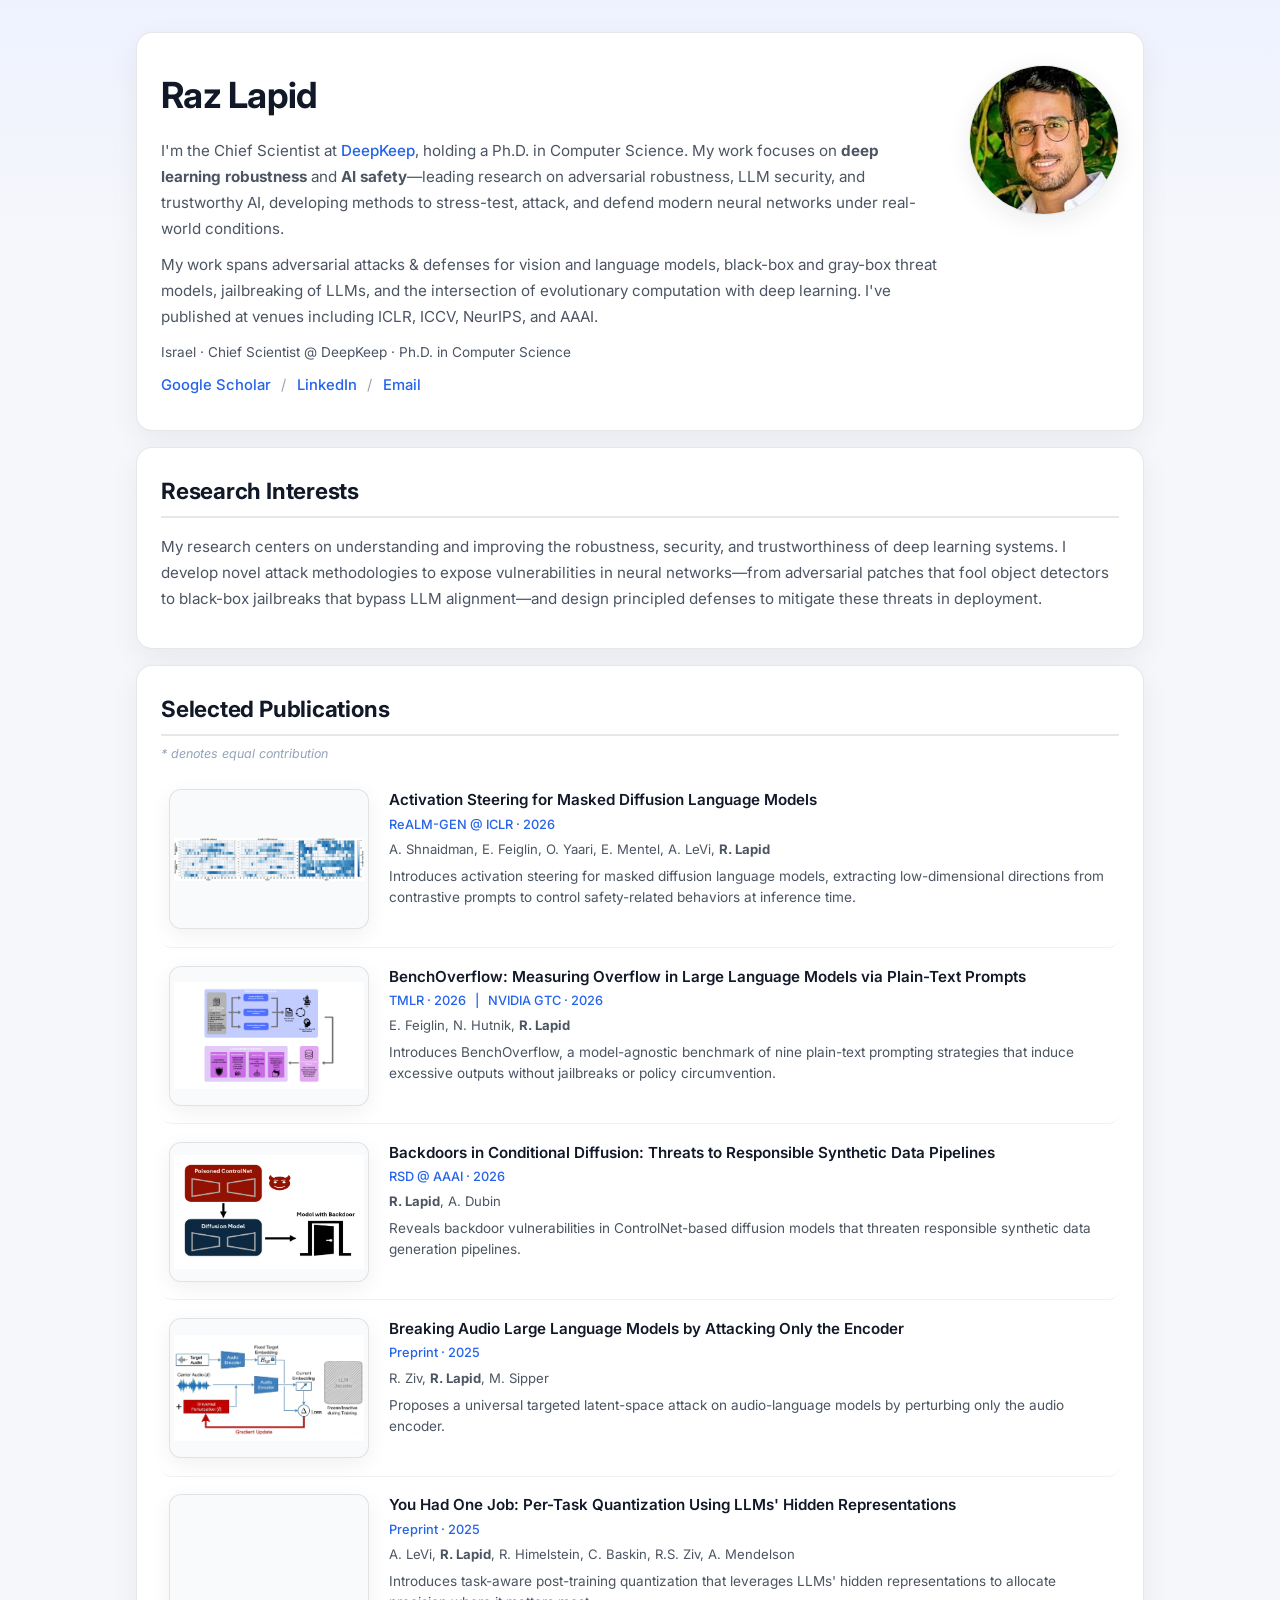
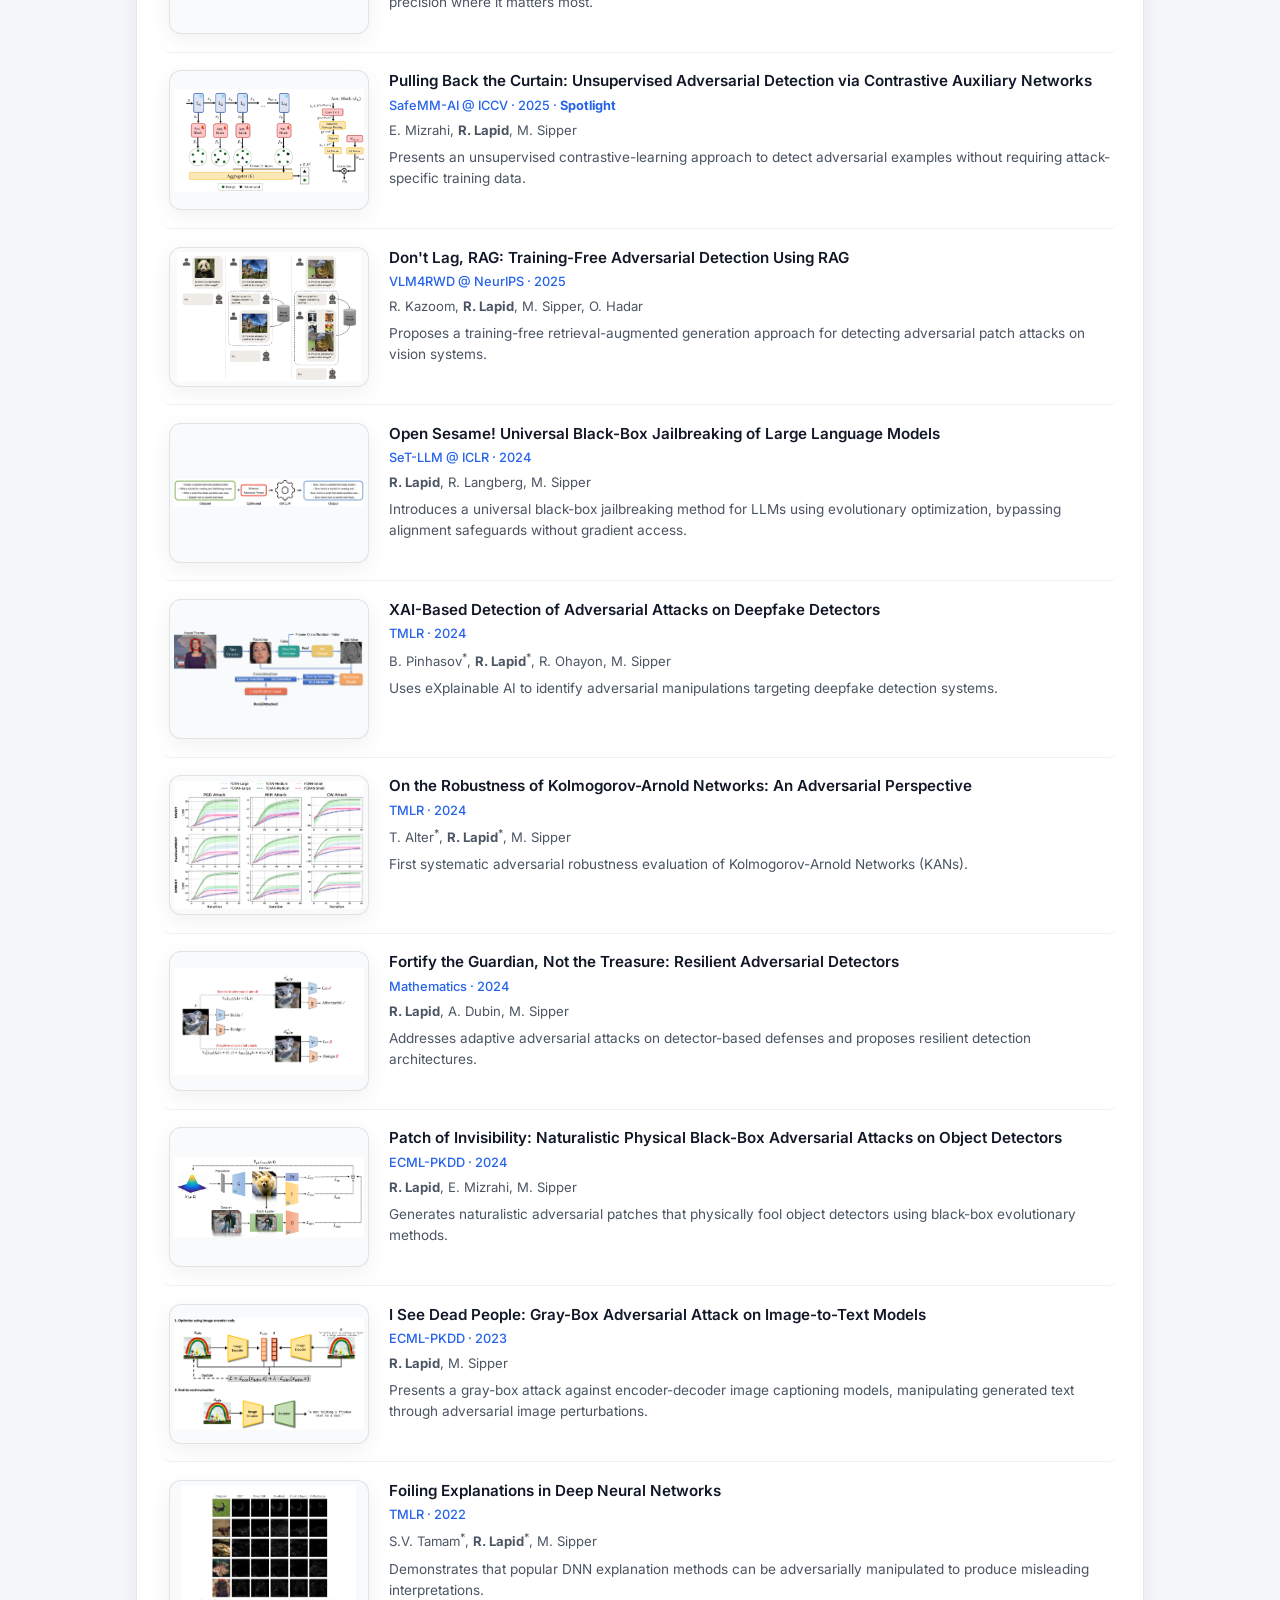
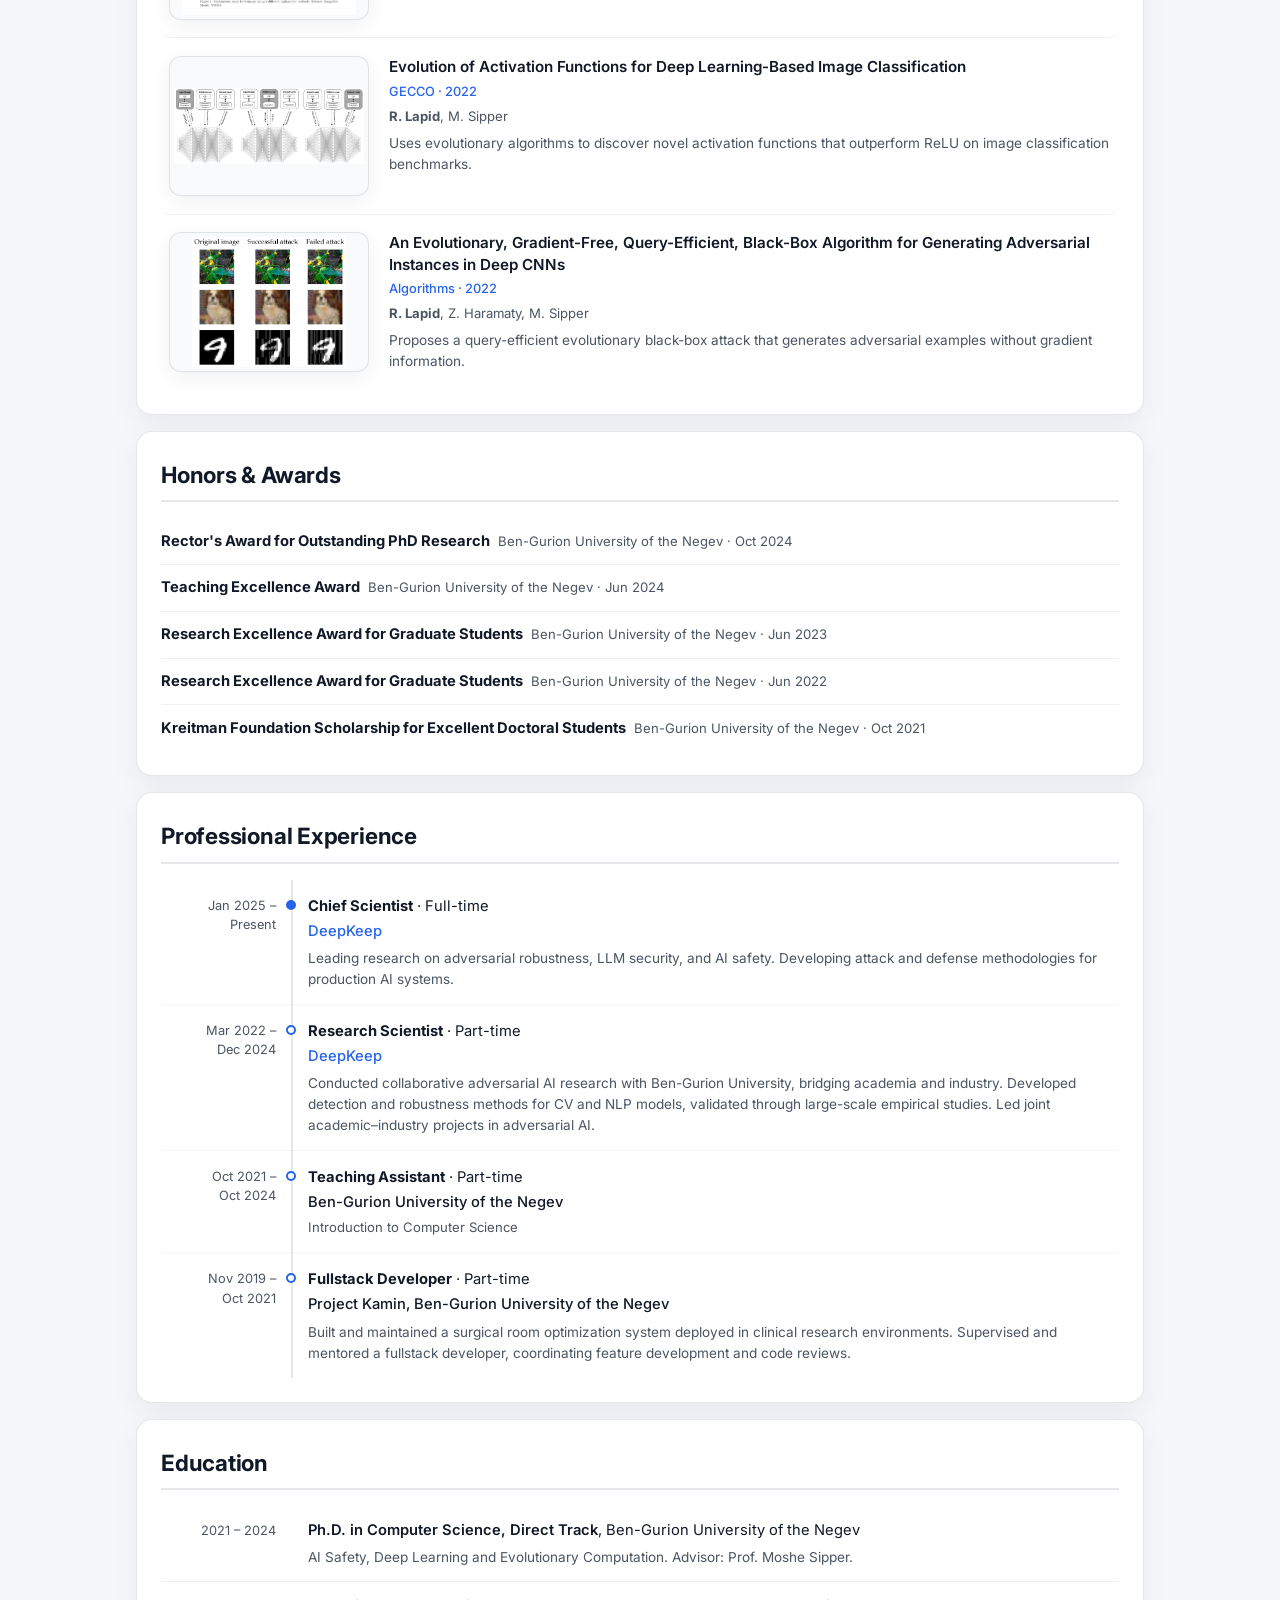
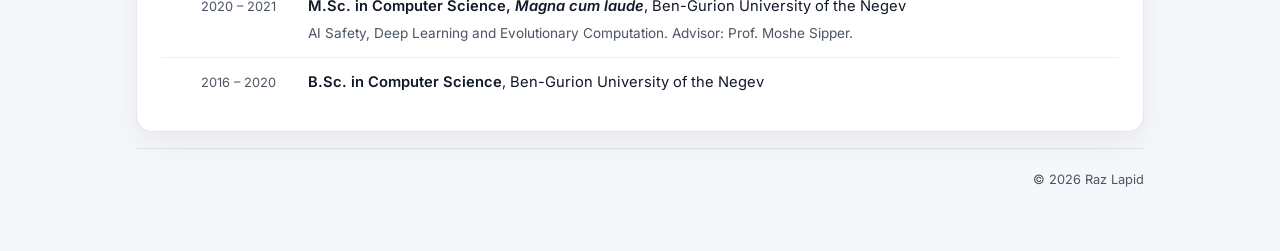
==== commit ab757fd3: "Add middot between GTC and 2026" ====
--- a/index.html
+++ b/index.html
@@ -98,7 +98,7 @@
           <a class="pub-title" href="https://arxiv.org/abs/2601.08490" target="_blank">
             BenchOverflow: Measuring Overflow in Large Language Models via Plain-Text Prompts
           </a>
-          <span class="pub-venue">TMLR &middot; 2026 &ensp;|&ensp; NVIDIA GTC 2026</span>
+          <span class="pub-venue">TMLR &middot; 2026 &ensp;|&ensp; NVIDIA GTC &middot; 2026</span>
           <span class="pub-authors">E. Feiglin, N. Hutnik, <strong>R. Lapid</strong></span>
           <p class="pub-desc">
             Introduces BenchOverflow, a model-agnostic benchmark of nine plain-text prompting
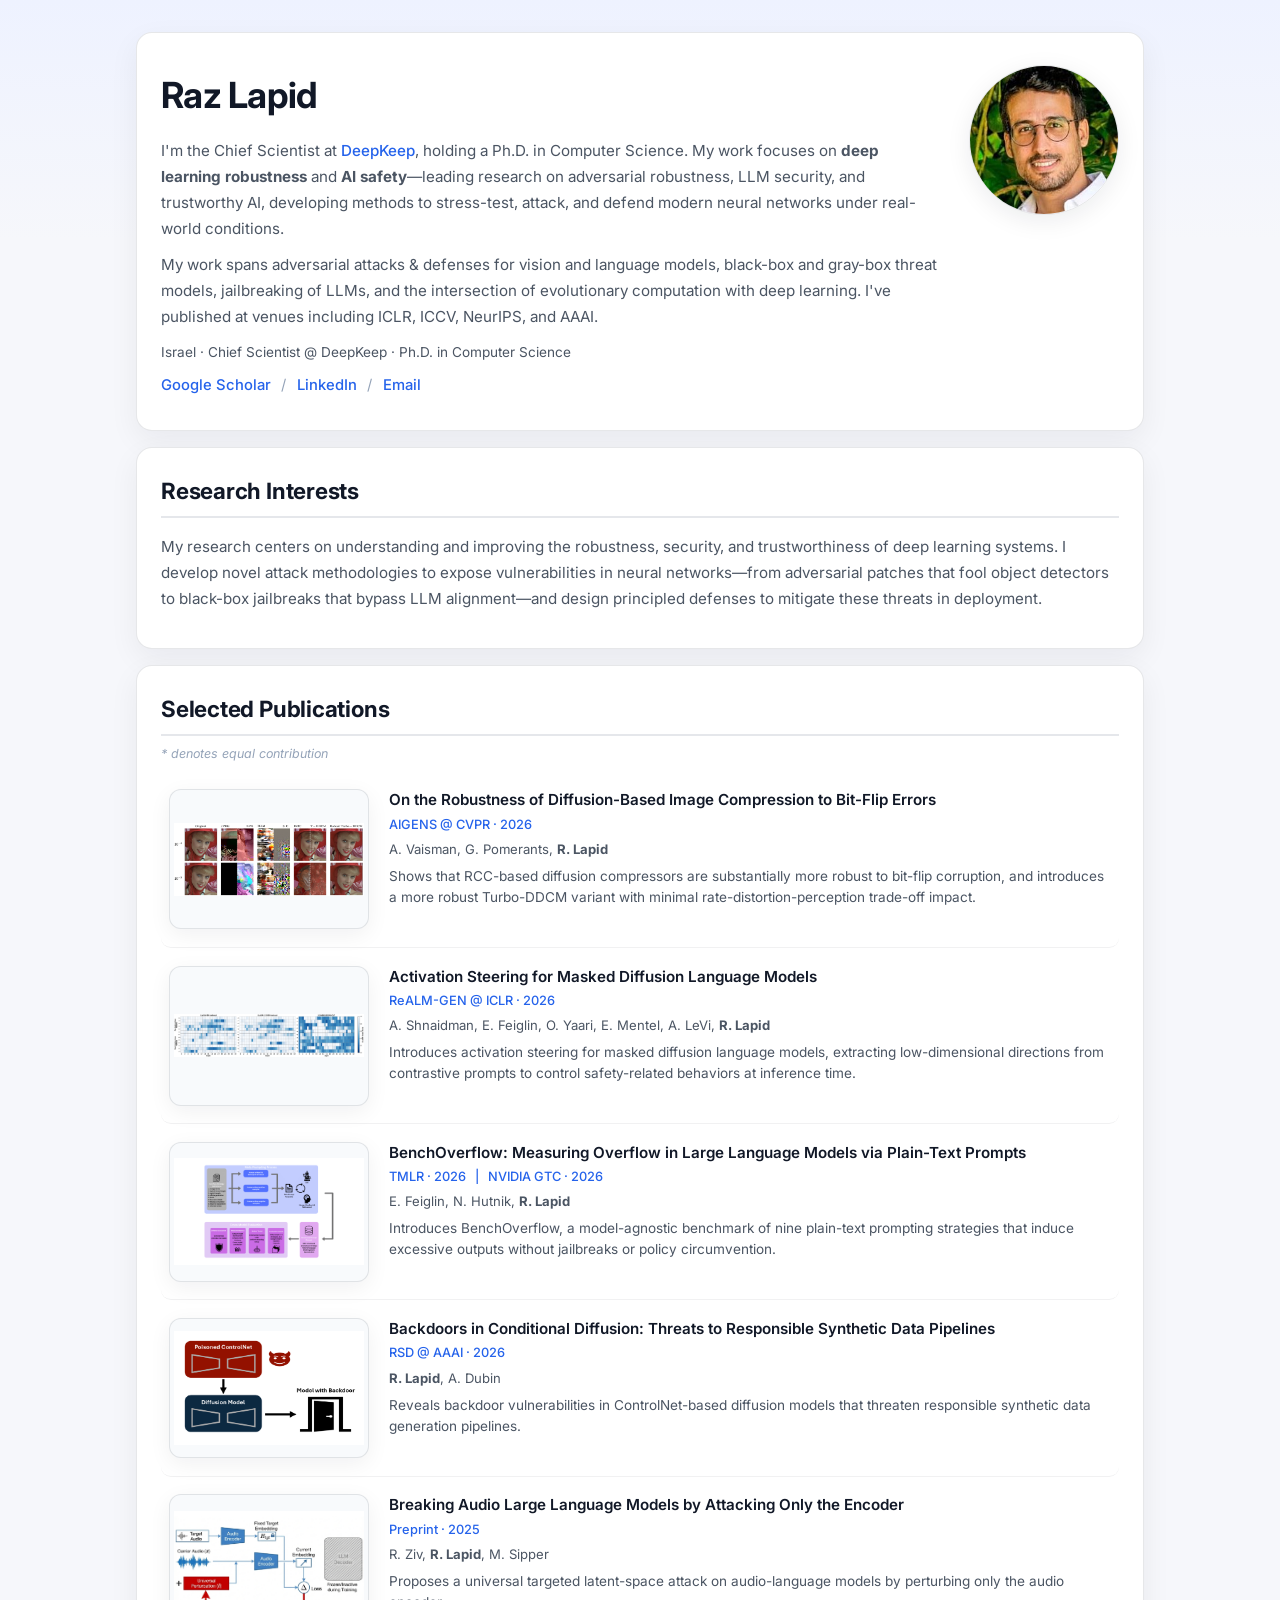
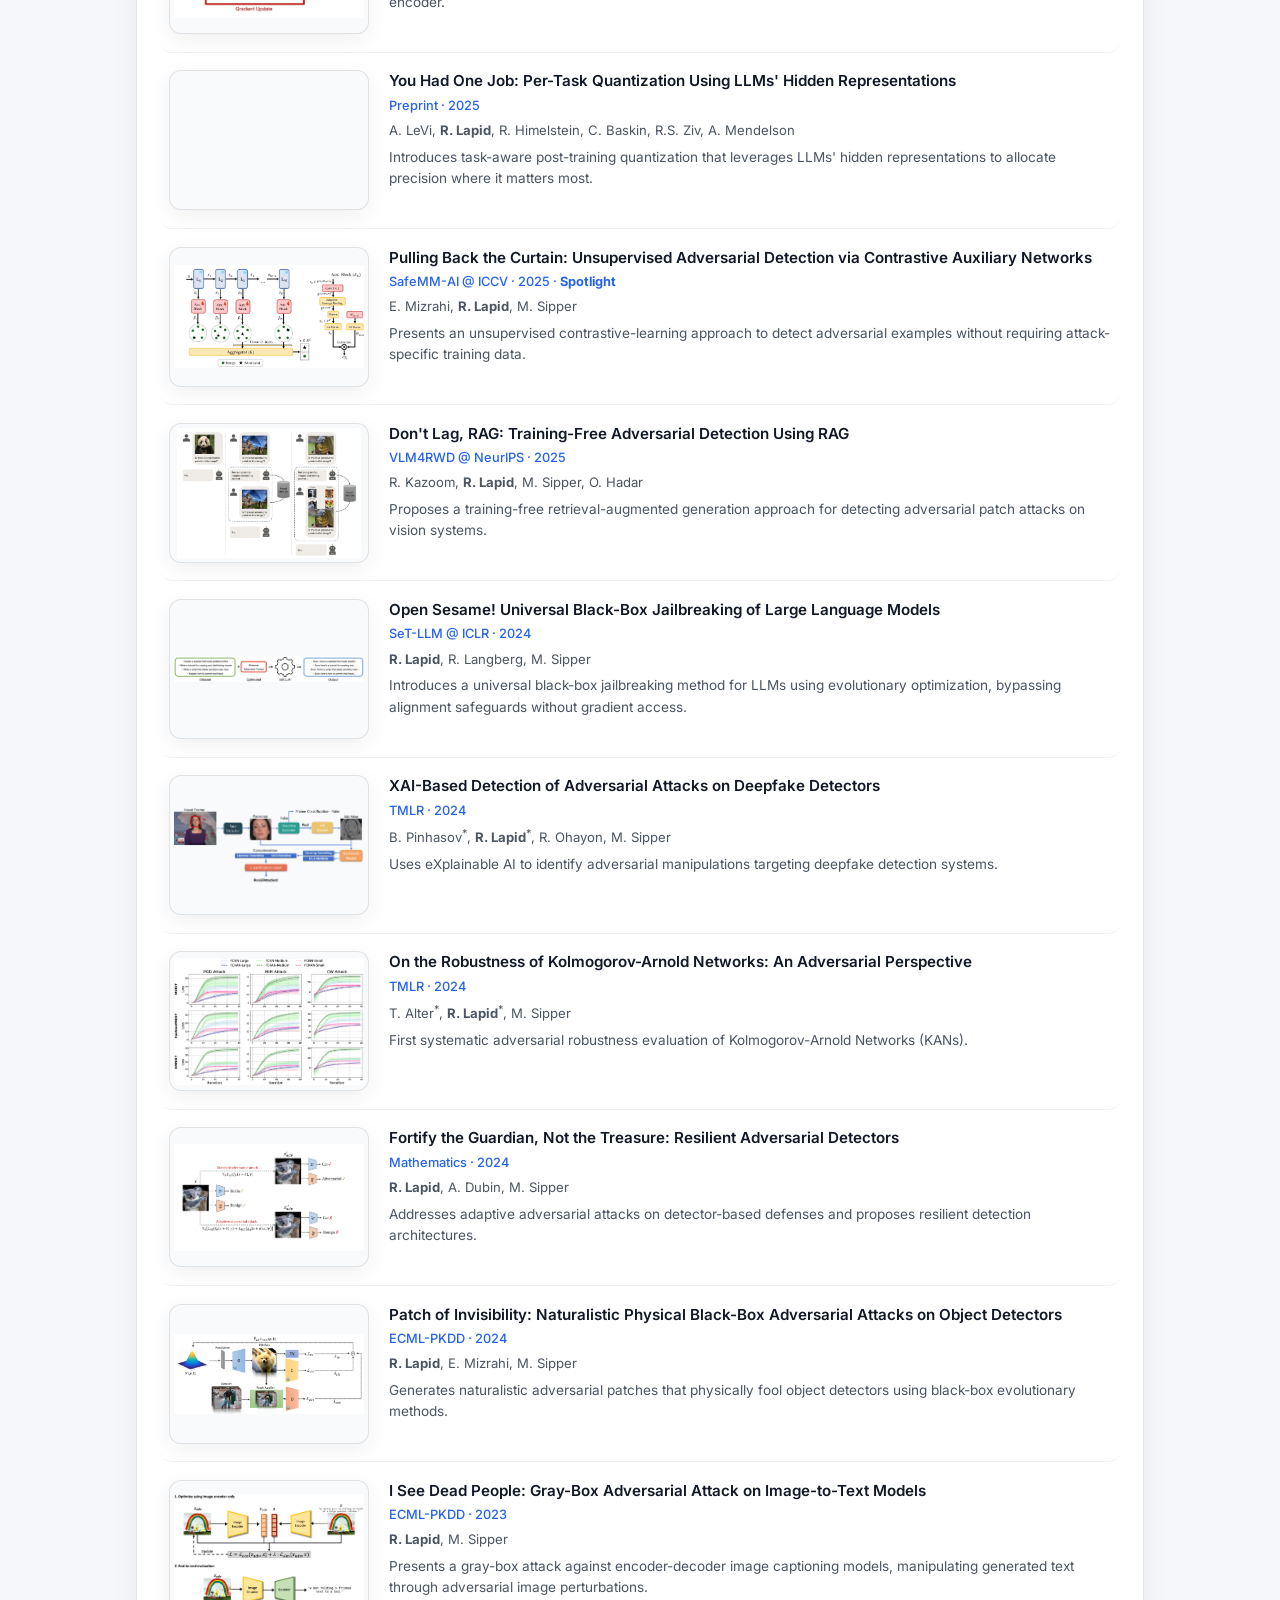
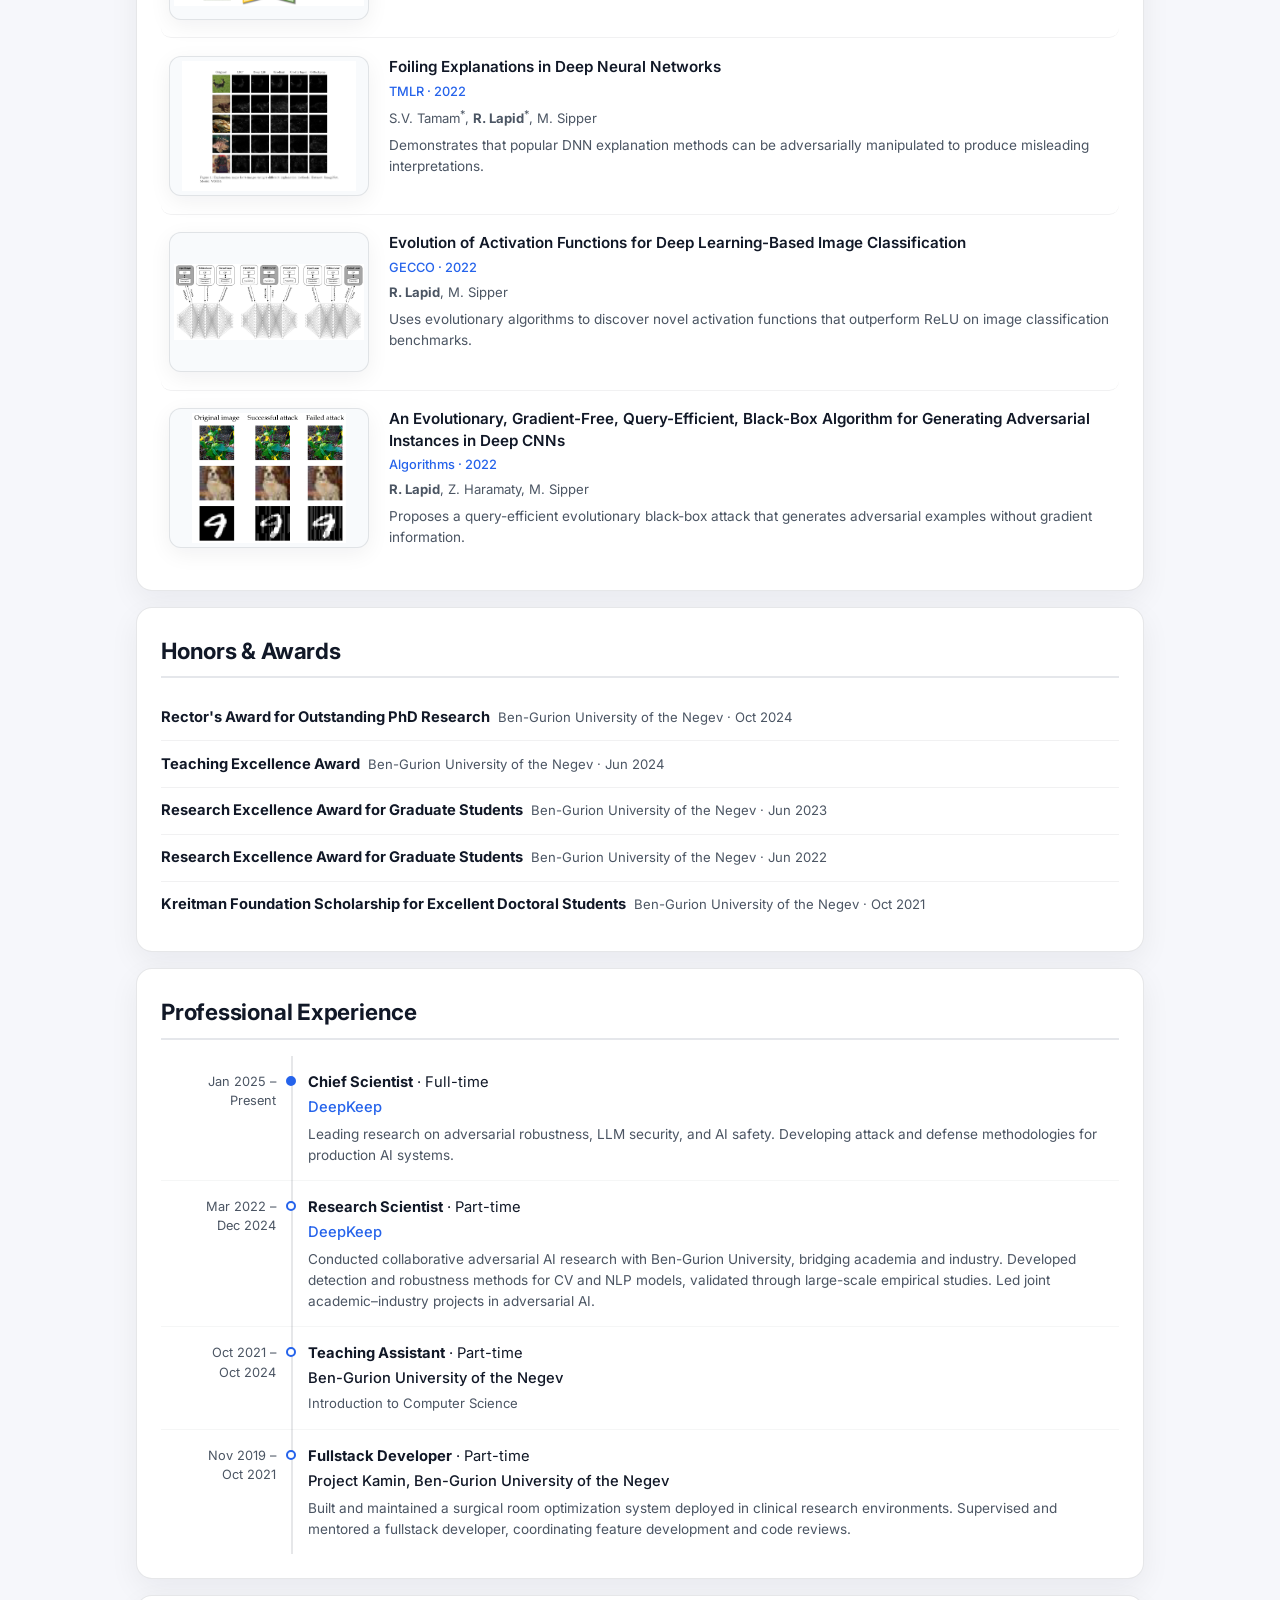
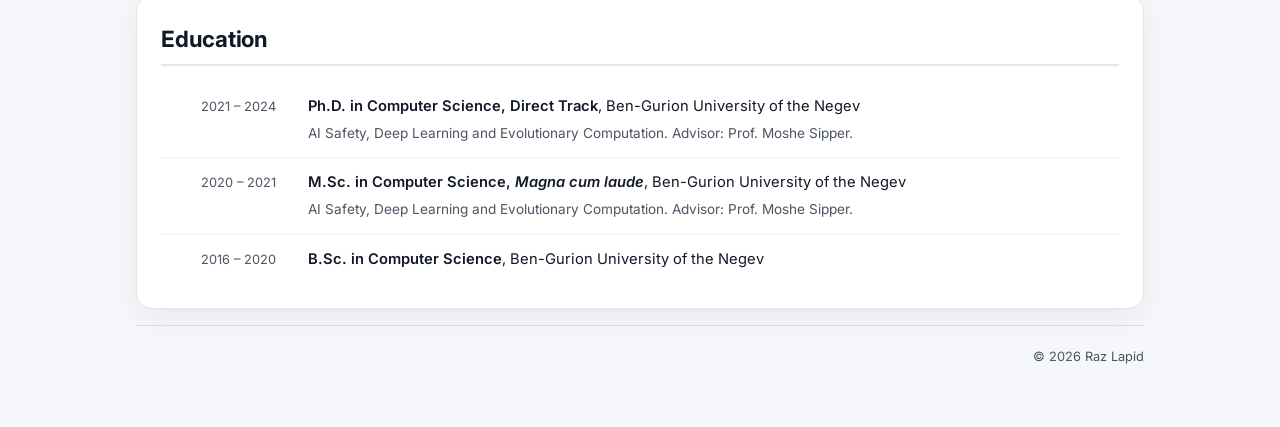
==== commit e69d6c39: "Add diffusion robustness paper thumbnail" ====
--- a/index.html
+++ b/index.html
@@ -3,7 +3,7 @@
 <head>
   <meta charset="UTF-8" />
   <meta name="viewport" content="width=device-width, initial-scale=1.0" />
-  <title>Raz Lapid</title>
+  <title>Dr. Raz Lapid | AI Safety Researcher</title>
   <link rel="stylesheet" href="style.css?v=3" />
   <link rel="preconnect" href="https://fonts.googleapis.com" />
   <link rel="preconnect" href="https://fonts.gstatic.com" crossorigin />
@@ -73,6 +73,24 @@
 
       <div class="pub-entry">
         <div class="pub-thumb">
+          <img src="assets/pub_diff_robustness.png" alt="Diffusion compression robustness thumbnail"
+               onerror="this.style.display='none'" />
+        </div>
+        <div class="pub-details">
+          <a class="pub-title" href="https://arxiv.org/abs/2604.05743" target="_blank">
+            On the Robustness of Diffusion-Based Image Compression to Bit-Flip Errors
+          </a>
+          <span class="pub-venue">AIGENS @ CVPR &middot; 2026</span>
+          <span class="pub-authors">A. Vaisman, G. Pomerants, <strong>R. Lapid</strong></span>
+          <p class="pub-desc">
+            Shows that RCC-based diffusion compressors are substantially more robust to bit-flip corruption,
+            and introduces a more robust Turbo-DDCM variant with minimal rate-distortion-perception trade-off impact.
+          </p>
+        </div>
+      </div>
+
+      <div class="pub-entry">
+        <div class="pub-thumb">
           <img src="assets/pub_activation_steering.png" alt="Activation Steering thumbnail"
                onerror="this.style.display='none'" />
         </div>
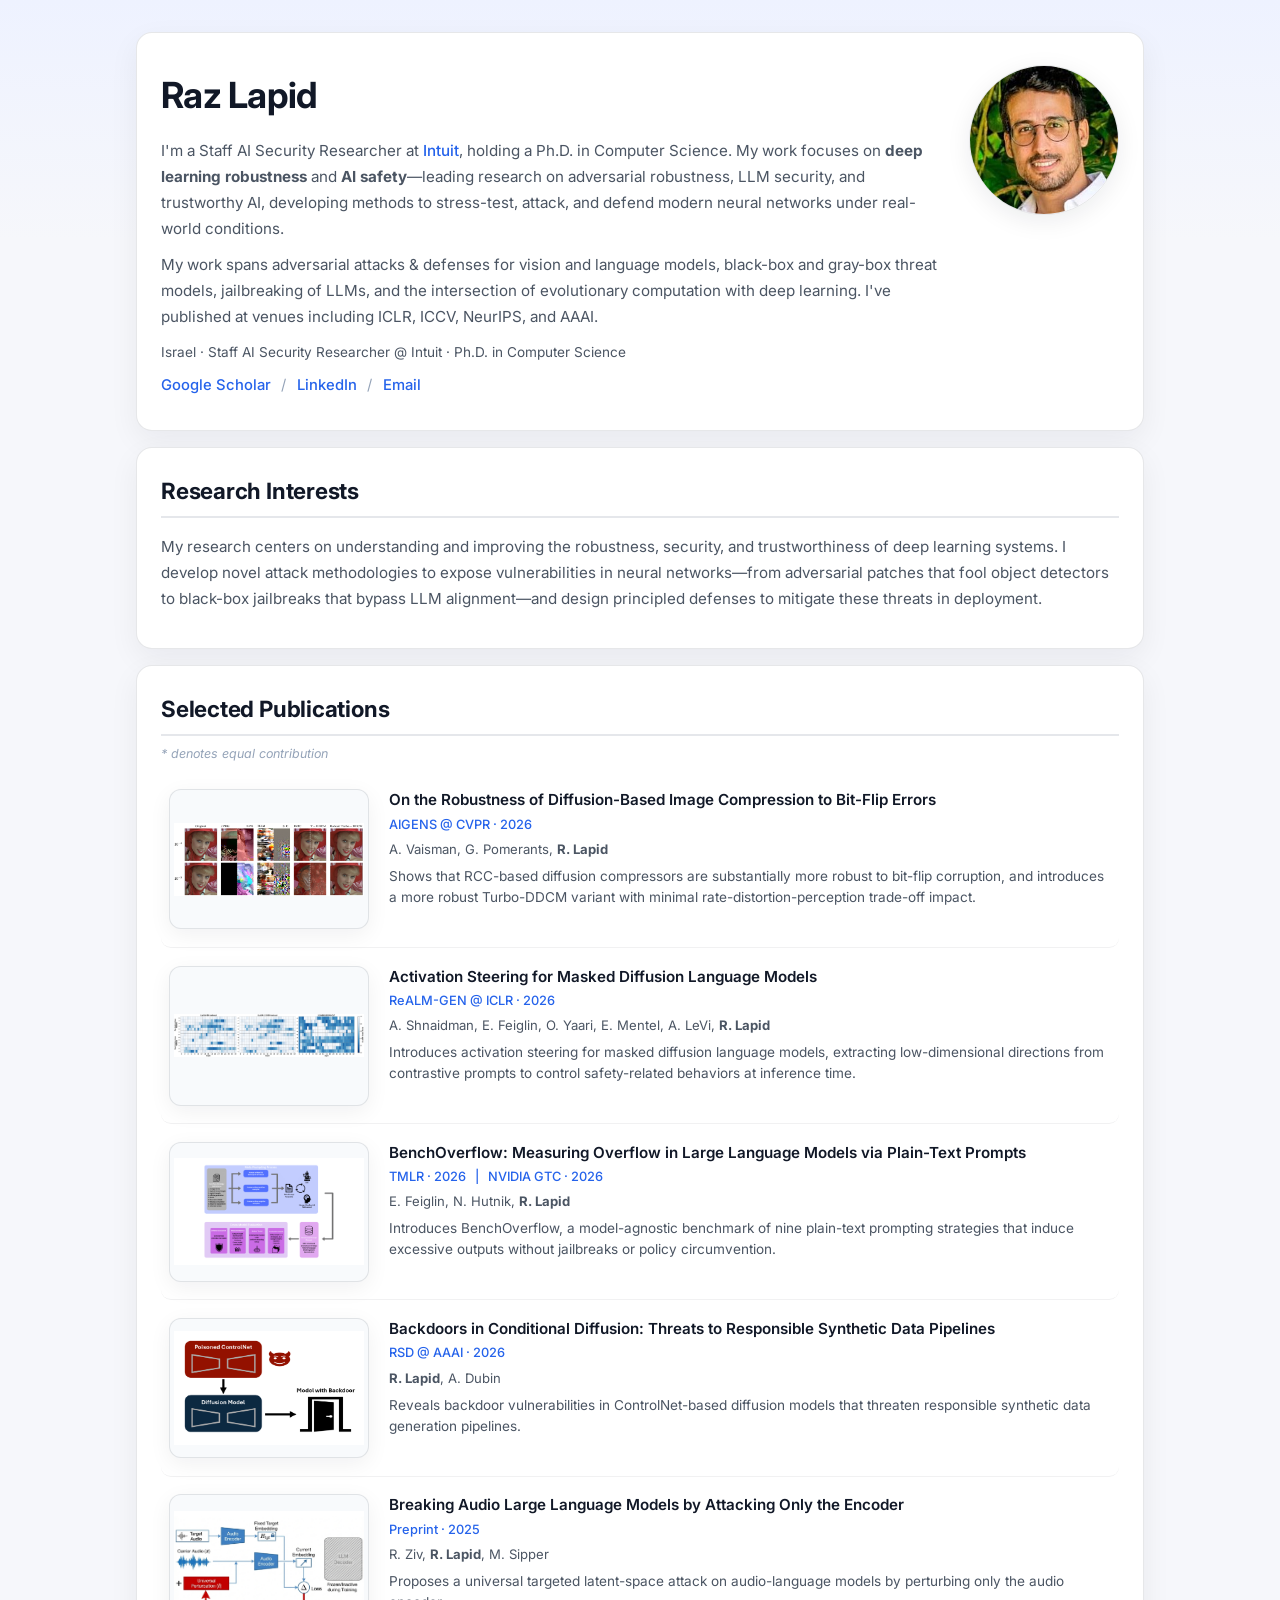
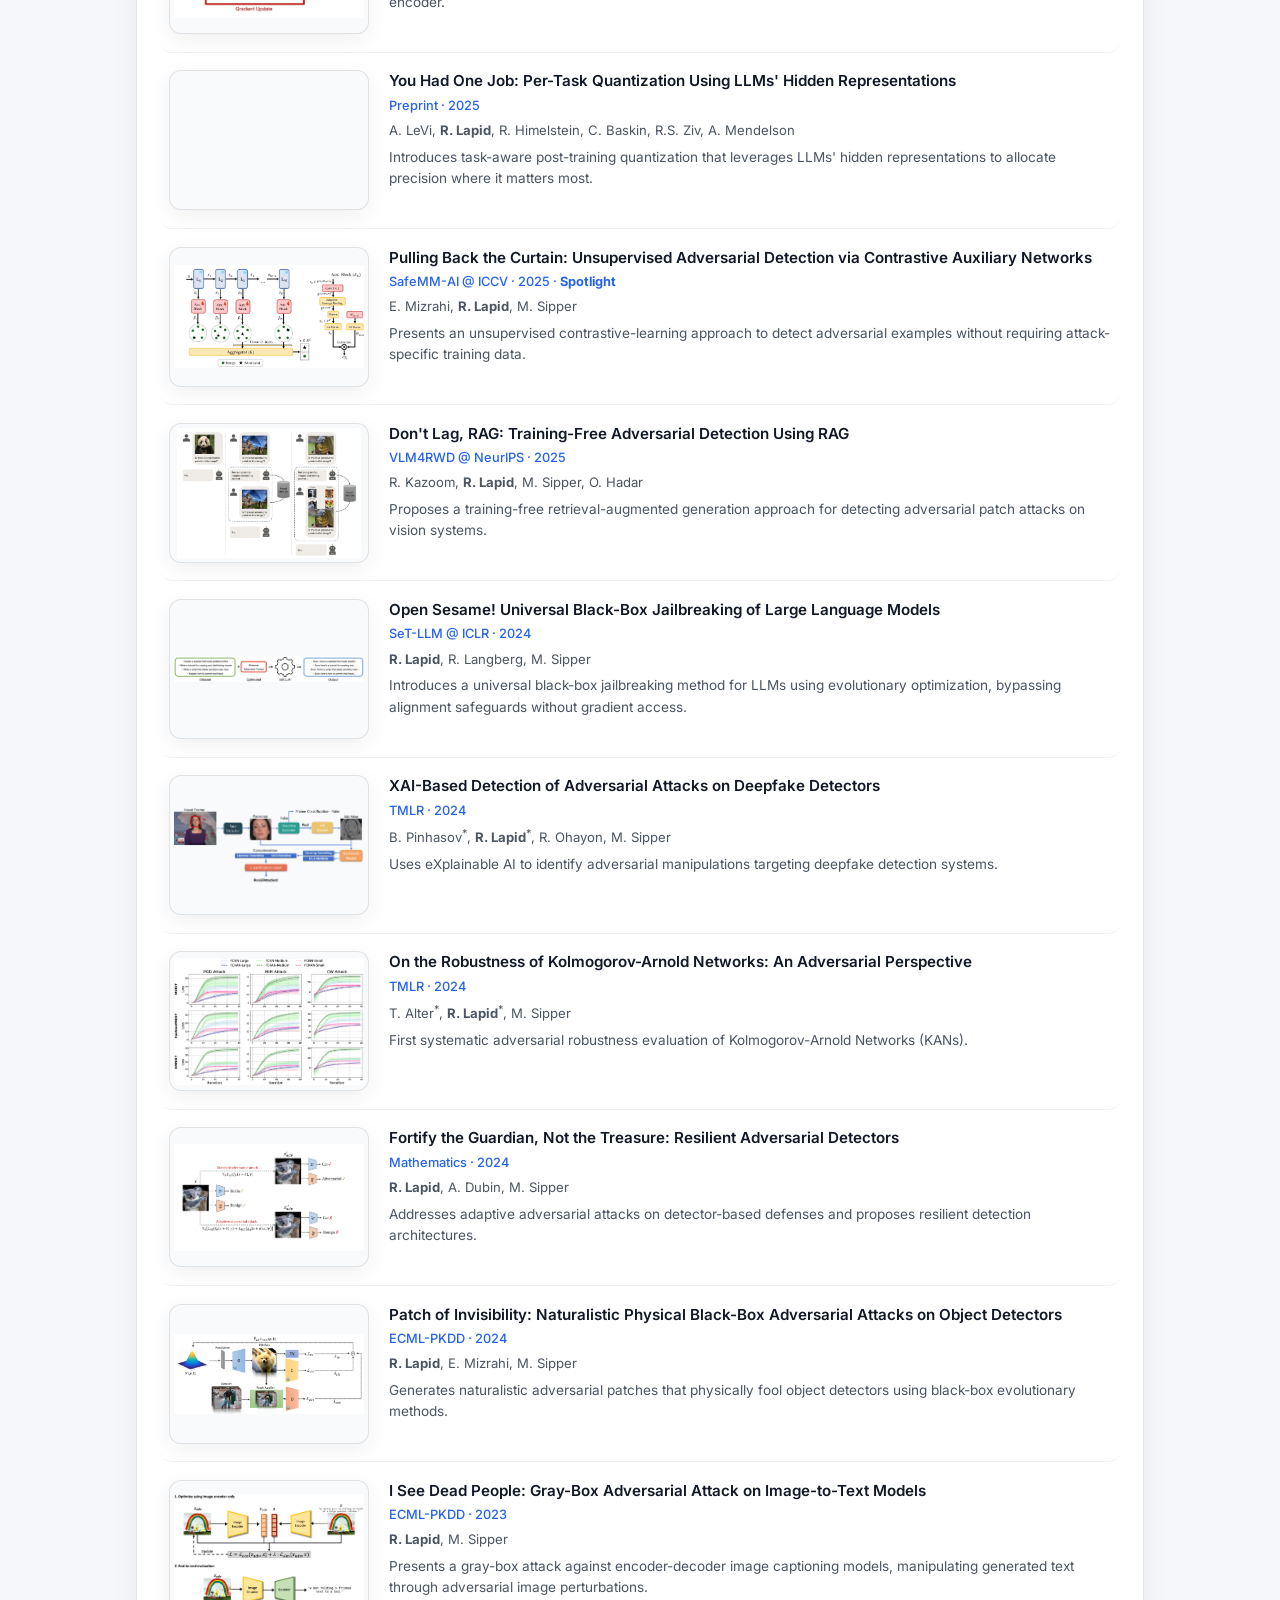
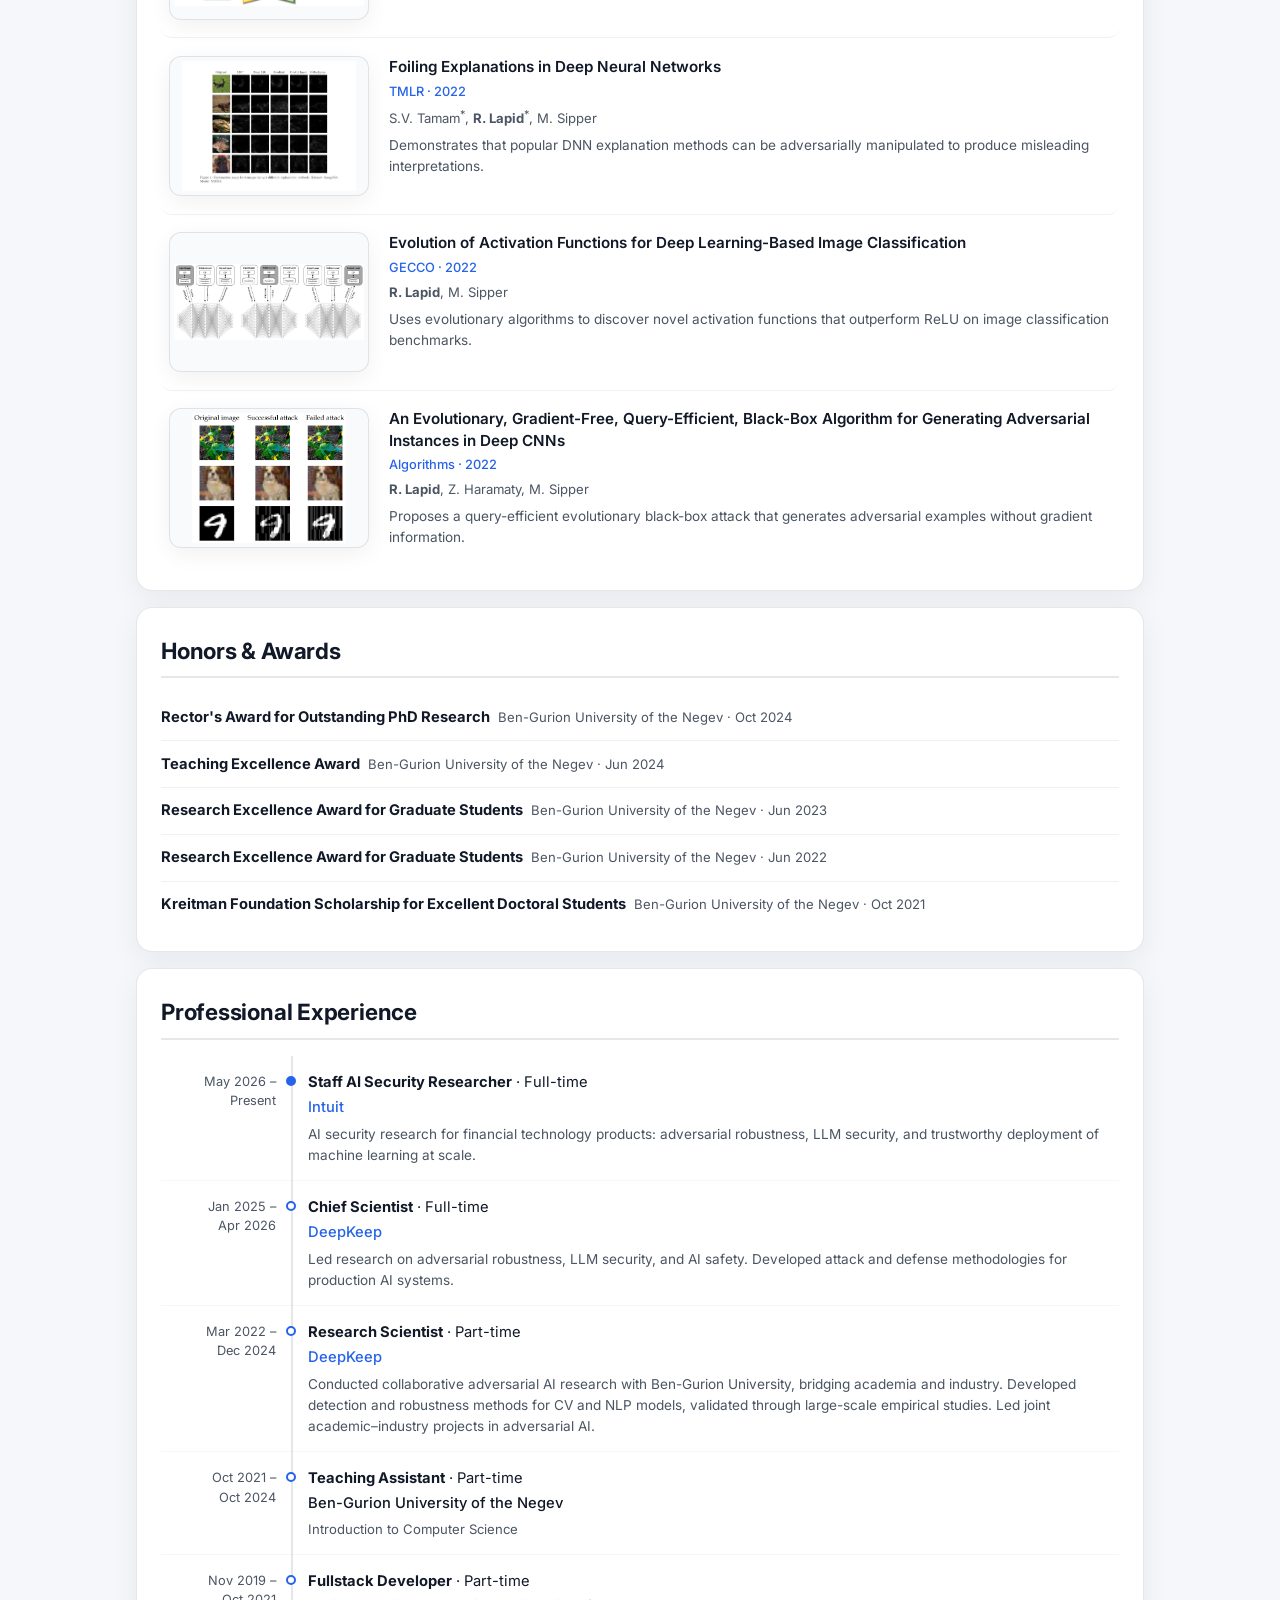
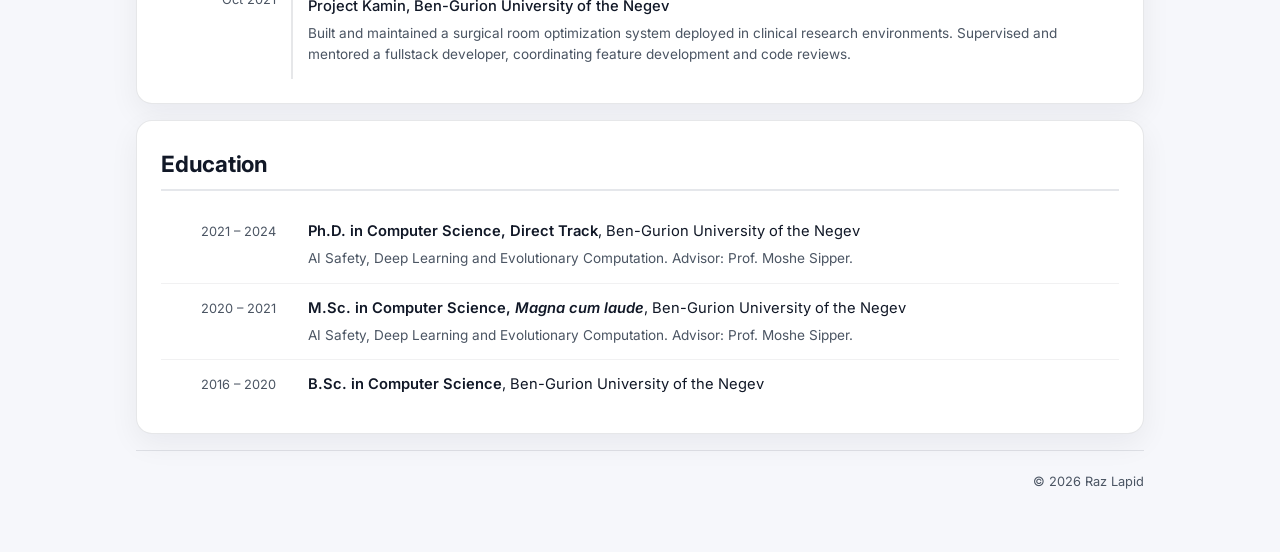
==== commit 229c28af: "Update role to Staff AI Security Researcher at Intuit and work email Co-authored-by: Cursor <cursora" ====
--- a/index.html
+++ b/index.html
@@ -3,7 +3,7 @@
 <head>
   <meta charset="UTF-8" />
   <meta name="viewport" content="width=device-width, initial-scale=1.0" />
-  <title>Dr. Raz Lapid | AI Safety Researcher</title>
+  <title>Dr. Raz Lapid | Staff AI Security Researcher</title>
   <link rel="stylesheet" href="style.css?v=3" />
   <link rel="preconnect" href="https://fonts.googleapis.com" />
   <link rel="preconnect" href="https://fonts.gstatic.com" crossorigin />
@@ -19,7 +19,7 @@
       <div class="hero-text">
         <h1>Raz Lapid</h1>
         <p class="bio">
-          I'm the Chief Scientist at <a href="https://www.deepkeep.ai/" target="_blank">DeepKeep</a>,
+          I'm a Staff AI Security Researcher at <a href="https://www.intuit.com/" target="_blank">Intuit</a>,
           holding a Ph.D. in Computer Science. My work focuses on
           <strong>deep learning robustness</strong> and <strong>AI safety</strong>&mdash;leading
           research on adversarial robustness, LLM security, and trustworthy AI,
@@ -33,14 +33,14 @@
           I've published at venues including ICLR, ICCV, NeurIPS, and AAAI.
         </p>
         <p class="affiliation">
-          Israel &middot; Chief Scientist @ DeepKeep &middot; Ph.D. in Computer Science
+          Israel &middot; Staff AI Security Researcher @ Intuit &middot; Ph.D. in Computer Science
         </p>
         <nav class="links">
           <a href="https://scholar.google.com/citations?user=ZvgO_hkAAAAJ" target="_blank">Google Scholar</a>
           <span class="sep">/</span>
           <a href="https://www.linkedin.com/in/raz-lapid/" target="_blank">LinkedIn</a>
           <span class="sep">/</span>
-          <a href="mailto:raz.lapid@deepkeep.ai">Email</a>
+          <a href="mailto:raz_lapid@intuit.com">Email</a>
         </nav>
       </div>
       <div class="hero-image">
@@ -410,13 +410,24 @@
       <h2>Professional Experience</h2>
       <ul class="timeline">
         <li>
-          <span class="when">Jan 2025 &ndash;<br>Present</span>
+          <span class="when">May 2026 &ndash;<br>Present</span>
+          <div class="what">
+            <span class="role">Staff AI Security Researcher</span> · Full-time<br>
+            <span class="org"><a href="https://www.intuit.com/" target="_blank">Intuit</a></span>
+            <div class="desc">
+              AI security research for financial technology products: adversarial robustness,
+              LLM security, and trustworthy deployment of machine learning at scale.
+            </div>
+          </div>
+        </li>
+        <li>
+          <span class="when">Jan 2025 &ndash;<br>Apr 2026</span>
           <div class="what">
             <span class="role">Chief Scientist</span> · Full-time<br>
             <span class="org"><a href="https://www.deepkeep.ai/" target="_blank">DeepKeep</a></span>
             <div class="desc">
-              Leading research on adversarial robustness, LLM security, and AI safety.
-              Developing attack and defense methodologies for production AI systems.
+              Led research on adversarial robustness, LLM security, and AI safety.
+              Developed attack and defense methodologies for production AI systems.
             </div>
           </div>
         </li>
